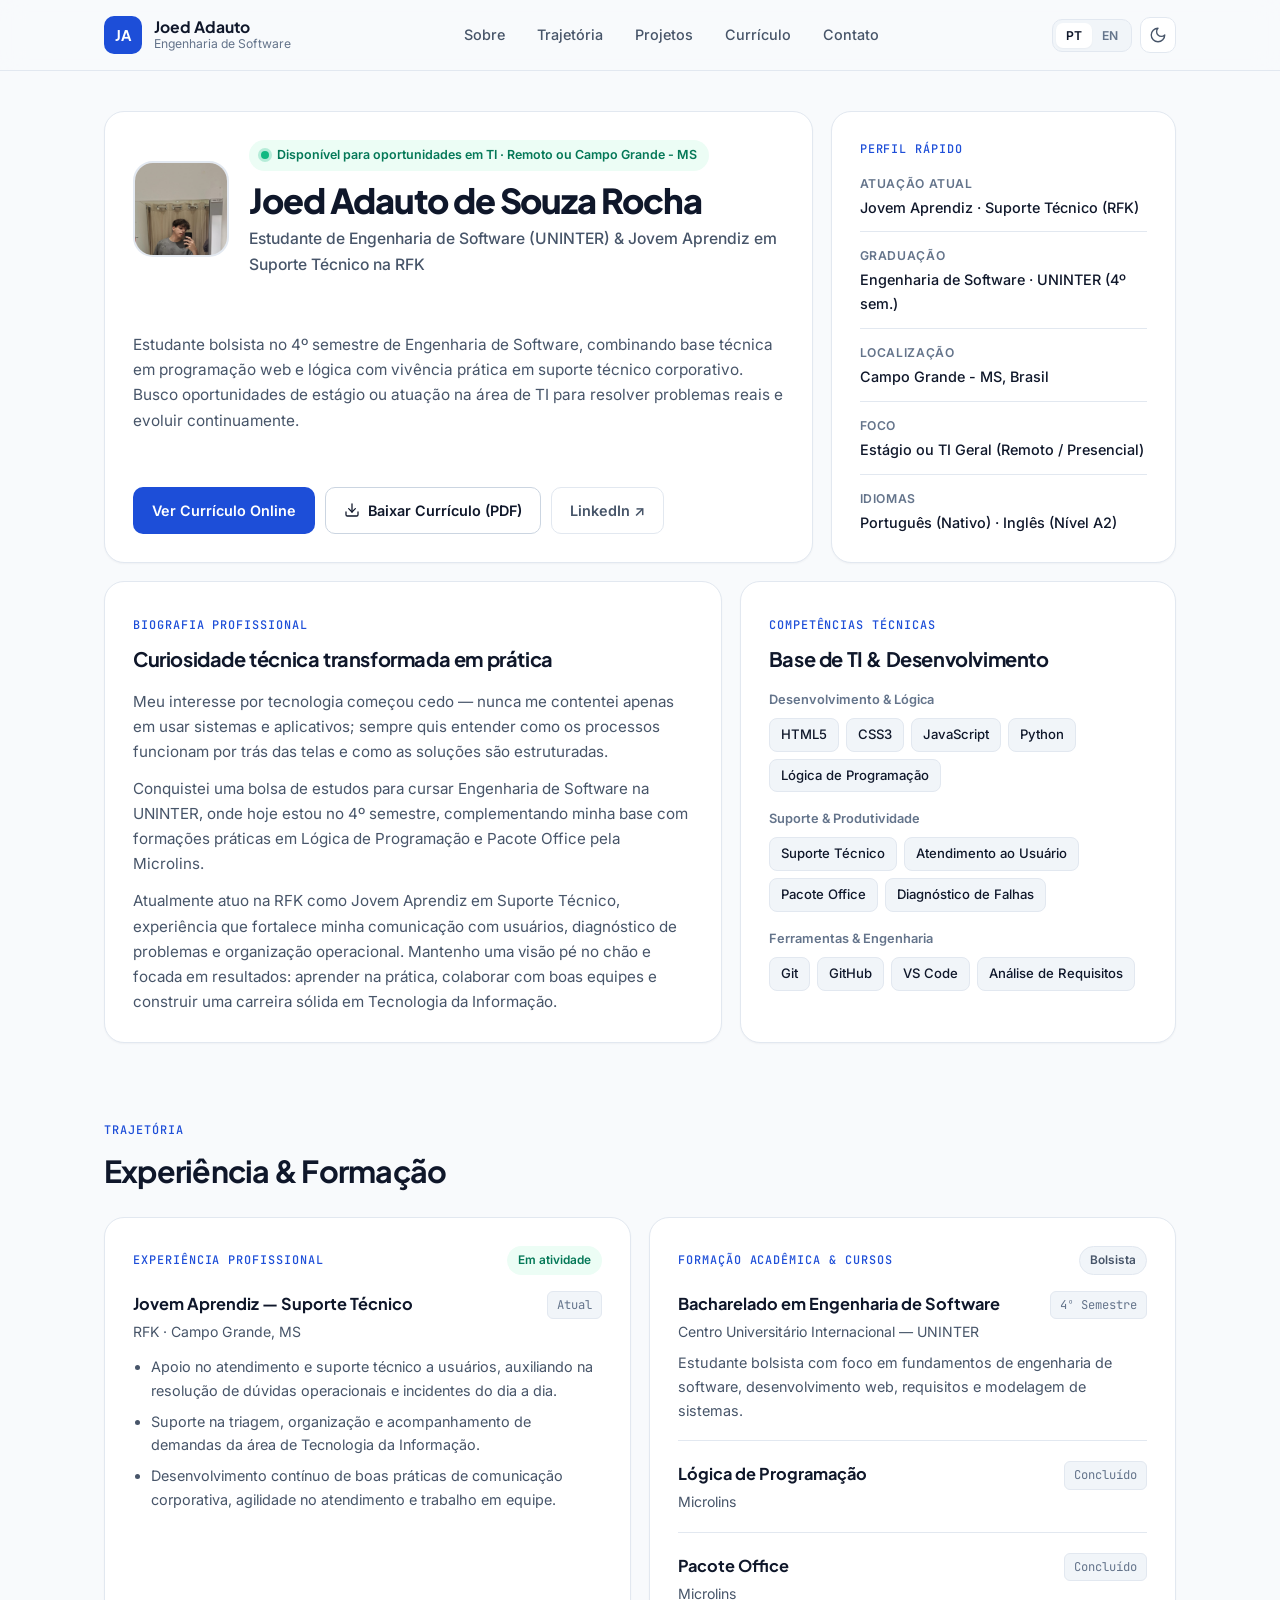
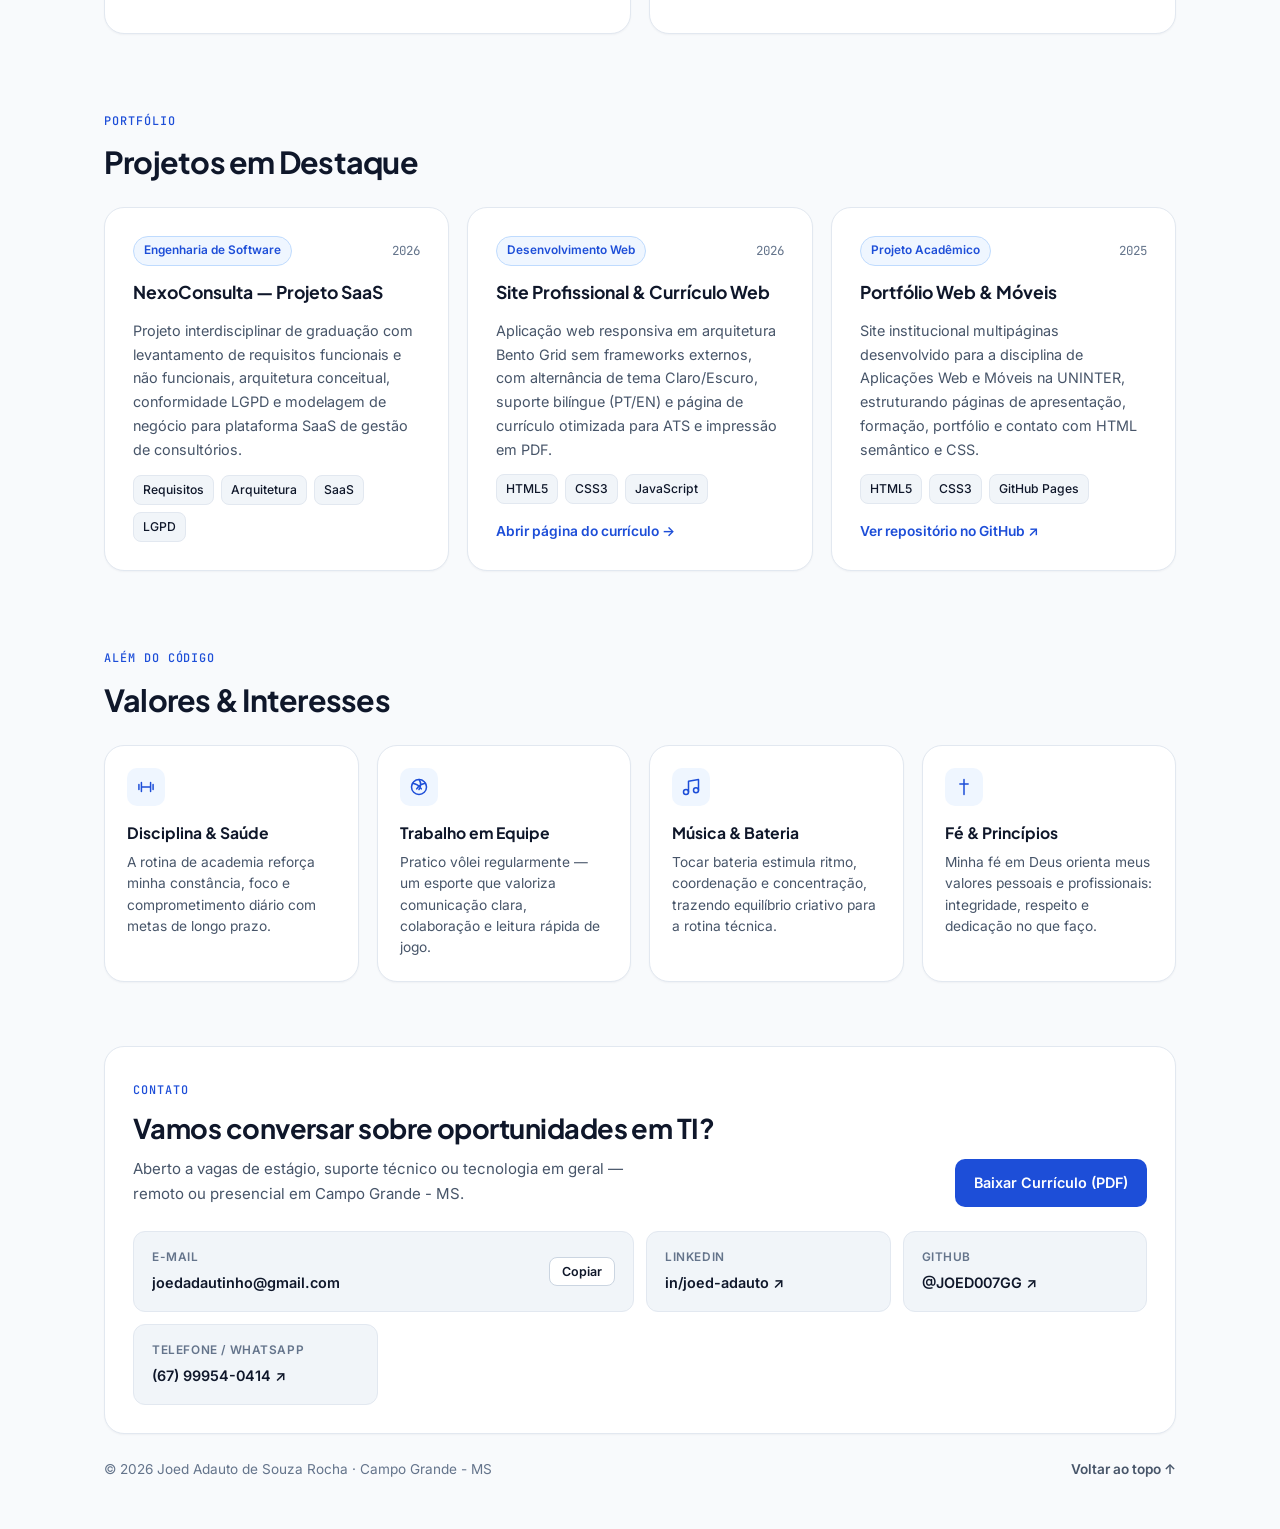
==== index.html @ 86858739 "Add files via upload" ====
<!DOCTYPE html>
<html lang="pt-BR" data-theme="light">
<head>
  <meta charset="UTF-8" />
  <meta name="viewport" content="width=device-width, initial-scale=1.0" />
  <meta
    name="description"
    content="Joed Adauto de Souza Rocha — Estudante de Engenharia de Software (UNINTER) e Jovem Aprendiz em Suporte Técnico na RFK. Portfólio profissional, trajetória, projetos e currículo em TI."
  />
  <meta property="og:type" content="website" />
  <meta property="og:url" content="https://joed007gg.github.io/" />
  <meta property="og:title" content="Joed Adauto — Engenharia de Software & TI" />
  <meta
    property="og:description"
    content="Estudante de Engenharia de Software na UNINTER (4º semestre) e Jovem Aprendiz em Suporte Técnico na RFK. Conheça minha trajetória, projetos e currículo."
  />
  <meta name="theme-color" content="#f8fafc" />
  <link
    rel="icon"
    type="image/svg+xml"
    href="data:image/svg+xml,%3Csvg xmlns='http://www.w3.org/2000/svg' viewBox='0 0 64 64'%3E%3Crect width='64' height='64' rx='16' fill='%231d4ed8'/%3E%3Ctext x='50%25' y='54%25' dominant-baseline='middle' text-anchor='middle' fill='%23ffffff' font-family='system-ui,sans-serif' font-size='26' font-weight='700'%3EJA%3C/text%3E%3C/svg%3E"
  />
  <title>Joed Adauto — Engenharia de Software &amp; TI</title>

  <!-- Google Fonts -->
  <link rel="preconnect" href="https://fonts.googleapis.com" />
  <link rel="preconnect" href="https://fonts.gstatic.com" crossorigin />
  <link
    href="https://fonts.googleapis.com/css2?family=Inter:wght@400;500;600&family=JetBrains+Mono:wght@400;500&family=Plus+Jakarta+Sans:wght@600;700;800&display=swap"
    rel="stylesheet"
  />

  <link rel="stylesheet" href="style.css" />
</head>
<body>
  <!-- Sticky Navigation -->
  <header class="site-header" id="inicio">
    <div class="container header-inner">
      <a href="#inicio" class="brand" aria-label="Início - Joed Adauto">
        <span class="brand-mark" aria-hidden="true">JA</span>
        <span class="brand-text">
          <span class="brand-name">Joed Adauto</span>
          <span class="brand-role" data-i18n="brand.role">Engenharia de Software</span>
        </span>
      </a>

      <nav class="main-nav" id="mainNav" aria-label="Navegação principal">
        <a href="#sobre" class="nav-link" data-i18n="nav.about">Sobre</a>
        <a href="#trajetoria" class="nav-link" data-i18n="nav.experience">Trajetória</a>
        <a href="#projetos" class="nav-link" data-i18n="nav.projects">Projetos</a>
        <a href="curriculo.html" class="nav-link" data-i18n="nav.resume">Currículo</a>
        <a href="#contato" class="nav-link" data-i18n="nav.contact">Contato</a>
      </nav>

      <div class="header-actions">
        <!-- Language Toggle PT / EN -->
        <div class="lang-toggle" role="group" aria-label="Alternar idioma" data-i18n-aria="lang.aria">
          <button type="button" class="lang-btn is-active" data-lang="pt" aria-pressed="true" title="Português (Brasil)">
            PT
          </button>
          <button type="button" class="lang-btn" data-lang="en" aria-pressed="false" title="English">
            EN
          </button>
        </div>

        <!-- Theme Toggle Light / Dark -->
        <button
          type="button"
          class="icon-btn"
          id="themeToggle"
          aria-label="Alternar tema claro e escuro"
          data-i18n-aria="theme.aria"
          title="Alternar tema"
        >
          <svg class="icon-sun" viewBox="0 0 24 24" fill="none" stroke="currentColor" stroke-width="1.8" stroke-linecap="round" stroke-linejoin="round" aria-hidden="true">
            <circle cx="12" cy="12" r="4" />
            <path d="M12 2v2M12 20v2M4.93 4.93l1.41 1.41M17.66 17.66l1.41 1.41M2 12h2M20 12h2M6.34 17.66l-1.41 1.41M19.07 4.93l-1.41 1.41" />
          </svg>
          <svg class="icon-moon" viewBox="0 0 24 24" fill="none" stroke="currentColor" stroke-width="1.8" stroke-linecap="round" stroke-linejoin="round" aria-hidden="true">
            <path d="M12 3a6 6 0 0 0 9 9 9 9 0 1 1-9-9Z" />
          </svg>
        </button>

        <!-- Mobile Menu Button -->
        <button
          type="button"
          class="menu-toggle"
          id="menuToggle"
          aria-expanded="false"
          aria-controls="mainNav"
          aria-label="Abrir menu"
          data-i18n-aria="nav.menuAria"
        >
          <span class="menu-line"></span>
          <span class="menu-line"></span>
          <span class="menu-line"></span>
        </button>
      </div>
    </div>
  </header>

  <main class="main-content">
    <!-- SECTION 1: HERO BENTO GRID -->
    <section class="section section--hero" id="sobre">
      <div class="container">
        <div class="bento-grid">
          <!-- Card 1: Profile & Main Presentation (8 cols) -->
          <article class="bento-card bento-card--hero span-8 reveal">
            <div class="hero-top">
              <div class="avatar-wrap">
                <img
                  src="assets/joed-perfil.jpeg"
                  alt="Foto profissional de Joed Adauto"
                  class="avatar-img"
                  width="112"
                  height="112"
                />
              </div>

              <div class="hero-heading">
                <div class="status-pill">
                  <span class="status-dot" aria-hidden="true"></span>
                  <span data-i18n="hero.status">Disponível para oportunidades em TI · Remoto ou Campo Grande - MS</span>
                </div>
                <h1 class="hero-name">Joed Adauto de Souza Rocha</h1>
                <p class="hero-headline" data-i18n="hero.headline">
                  Estudante de Engenharia de Software (UNINTER) &amp; Jovem Aprendiz em Suporte Técnico na RFK
                </p>
              </div>
            </div>

            <p class="hero-summary" data-i18n="hero.summary">
              Estudante bolsista no 4º semestre de Engenharia de Software, combinando base técnica em programação web e lógica com vivência prática em suporte técnico corporativo. Busco oportunidades de estágio ou atuação na área de TI para resolver problemas reais e evoluir continuamente.
            </p>

            <div class="hero-cta">
              <a href="curriculo.html" class="btn btn--primary" data-i18n="hero.ctaViewCv">
                Ver Currículo Online
              </a>
              <a
                href="assets/Curriculo_Joed_Adauto_TI.pdf"
                download="Curriculo_Joed_Adauto_TI.pdf"
                class="btn btn--secondary"
              >
                <svg viewBox="0 0 24 24" fill="none" stroke="currentColor" stroke-width="1.9" stroke-linecap="round" stroke-linejoin="round" aria-hidden="true">
                  <path d="M21 15v4a2 2 0 0 1-2 2H5a2 2 0 0 1-2-2v-4" />
                  <polyline points="7 10 12 15 17 10" />
                  <line x1="12" y1="15" x2="12" y2="3" />
                </svg>
                <span data-i18n="hero.ctaDownloadCv">Baixar Currículo (PDF)</span>
              </a>
              <a
                href="https://www.linkedin.com/in/joed-adauto-64238635b/"
                target="_blank"
                rel="noopener noreferrer"
                class="btn btn--ghost"
              >
                LinkedIn ↗
              </a>
            </div>
          </article>

          <!-- Card 2: Executive Snapshot (4 cols) -->
          <aside class="bento-card bento-card--snapshot span-4 reveal">
            <span class="card-eyebrow" data-i18n="snapshot.eyebrow">PERFIL RÁPIDO</span>
            <dl class="snapshot-list">
              <div class="snapshot-item">
                <dt data-i18n="snapshot.currentLabel">Atuação Atual</dt>
                <dd data-i18n="snapshot.currentValue">Jovem Aprendiz · Suporte Técnico (RFK)</dd>
              </div>
              <div class="snapshot-item">
                <dt data-i18n="snapshot.educationLabel">Graduação</dt>
                <dd data-i18n="snapshot.educationValue">Engenharia de Software · UNINTER (4º sem.)</dd>
              </div>
              <div class="snapshot-item">
                <dt data-i18n="snapshot.locationLabel">Localização</dt>
                <dd data-i18n="snapshot.locationValue">Campo Grande - MS, Brasil</dd>
              </div>
              <div class="snapshot-item">
                <dt data-i18n="snapshot.goalLabel">Foco</dt>
                <dd data-i18n="snapshot.goalValue">Estágio ou TI Geral (Remoto / Presencial)</dd>
              </div>
              <div class="snapshot-item">
                <dt data-i18n="snapshot.languagesLabel">Idiomas</dt>
                <dd data-i18n="snapshot.languagesValue">Português (Nativo) · Inglês (Nível A2)</dd>
              </div>
            </dl>
          </aside>

          <!-- Card 3: Biography / About (7 cols) -->
          <article class="bento-card span-7 reveal">
            <span class="card-eyebrow" data-i18n="about.eyebrow">BIOGRAFIA PROFISSIONAL</span>
            <h2 class="card-heading" data-i18n="about.title">Curiosidade técnica transformada em prática</h2>
            <div class="prose">
              <p data-i18n="about.p1">
                Meu interesse por tecnologia começou cedo — nunca me contentei apenas em usar sistemas e aplicativos; sempre quis entender como os processos funcionam por trás das telas e como as soluções são estruturadas.
              </p>
              <p data-i18n="about.p2">
                Conquistei uma bolsa de estudos para cursar Engenharia de Software na UNINTER, onde hoje estou no 4º semestre, complementando minha base com formações práticas em Lógica de Programação e Pacote Office pela Microlins.
              </p>
              <p data-i18n="about.p3">
                Atualmente atuo na RFK como Jovem Aprendiz em Suporte Técnico, experiência que fortalece minha comunicação com usuários, diagnóstico de problemas e organização operacional. Mantenho uma visão pé no chão e focada em resultados: aprender na prática, colaborar com boas equipes e construir uma carreira sólida em Tecnologia da Informação.
              </p>
            </div>
          </article>

          <!-- Card 4: Technical Competencies (5 cols) -->
          <article class="bento-card span-5 reveal">
            <span class="card-eyebrow" data-i18n="skills.eyebrow">COMPETÊNCIAS TÉCNICAS</span>
            <h2 class="card-heading" data-i18n="skills.title">Base de TI &amp; Desenvolvimento</h2>

            <div class="skill-groups">
              <div class="skill-group">
                <h3 class="skill-group-title" data-i18n="skills.devTitle">Desenvolvimento &amp; Lógica</h3>
                <div class="pill-list">
                  <span class="pill">HTML5</span>
                  <span class="pill">CSS3</span>
                  <span class="pill">JavaScript</span>
                  <span class="pill">Python</span>
                  <span class="pill" data-i18n="skills.logic">Lógica de Programação</span>
                </div>
              </div>

              <div class="skill-group">
                <h3 class="skill-group-title" data-i18n="skills.supportTitle">Suporte &amp; Produtividade</h3>
                <div class="pill-list">
                  <span class="pill" data-i18n="skills.support">Suporte Técnico</span>
                  <span class="pill" data-i18n="skills.userHelp">Atendimento ao Usuário</span>
                  <span class="pill" data-i18n="skills.office">Pacote Office</span>
                  <span class="pill" data-i18n="skills.troubleshooting">Diagnóstico de Falhas</span>
                </div>
              </div>

              <div class="skill-group">
                <h3 class="skill-group-title" data-i18n="skills.toolsTitle">Ferramentas &amp; Engenharia</h3>
                <div class="pill-list">
                  <span class="pill">Git</span>
                  <span class="pill">GitHub</span>
                  <span class="pill">VS Code</span>
                  <span class="pill" data-i18n="skills.requirements">Análise de Requisitos</span>
                </div>
              </div>
            </div>
          </article>
        </div>
      </div>
    </section>

    <!-- SECTION 2: EXPERIENCE & EDUCATION -->
    <section class="section" id="trajetoria">
      <div class="container">
        <div class="section-header reveal">
          <span class="section-eyebrow" data-i18n="exp.eyebrow">TRAJETÓRIA</span>
          <h2 class="section-title" data-i18n="exp.title">Experiência &amp; Formação</h2>
        </div>

        <div class="bento-grid">
          <!-- Experience Card (6 cols) -->
          <article class="bento-card span-6 reveal">
            <div class="card-header-row">
              <span class="card-eyebrow" data-i18n="exp.workEyebrow">EXPERIÊNCIA PROFISSIONAL</span>
              <span class="badge badge--accent" data-i18n="exp.currentBadge">Em atividade</span>
            </div>

            <div class="timeline">
              <div class="timeline-item">
                <div class="timeline-top">
                  <div>
                    <h3 class="timeline-role" data-i18n="exp.rfkRole">Jovem Aprendiz — Suporte Técnico</h3>
                    <p class="timeline-org">RFK · Campo Grande, MS</p>
                  </div>
                  <span class="timeline-date" data-i18n="exp.rfkDate">Atual</span>
                </div>
                <ul class="timeline-bullets">
                  <li data-i18n="exp.rfkB1">
                    Apoio no atendimento e suporte técnico a usuários, auxiliando na resolução de dúvidas operacionais e incidentes do dia a dia.
                  </li>
                  <li data-i18n="exp.rfkB2">
                    Suporte na triagem, organização e acompanhamento de demandas da área de Tecnologia da Informação.
                  </li>
                  <li data-i18n="exp.rfkB3">
                    Desenvolvimento contínuo de boas práticas de comunicação corporativa, agilidade no atendimento e trabalho em equipe.
                  </li>
                </ul>
              </div>
            </div>
          </article>

          <!-- Education & Courses Card (6 cols) -->
          <article class="bento-card span-6 reveal">
            <div class="card-header-row">
              <span class="card-eyebrow" data-i18n="edu.eyebrow">FORMAÇÃO ACADÊMICA &amp; CURSOS</span>
              <span class="badge" data-i18n="edu.scholarshipBadge">Bolsista</span>
            </div>

            <div class="timeline">
              <div class="timeline-item">
                <div class="timeline-top">
                  <div>
                    <h3 class="timeline-role" data-i18n="edu.uninterDegree">Bacharelado em Engenharia de Software</h3>
                    <p class="timeline-org">Centro Universitário Internacional — UNINTER</p>
                  </div>
                  <span class="timeline-date" data-i18n="edu.uninterDate">4º Semestre</span>
                </div>
                <p class="timeline-desc" data-i18n="edu.uninterDesc">
                  Estudante bolsista com foco em fundamentos de engenharia de software, desenvolvimento web, requisitos e modelagem de sistemas.
                </p>
              </div>

              <div class="timeline-item">
                <div class="timeline-top">
                  <div>
                    <h3 class="timeline-role" data-i18n="edu.logicCourse">Lógica de Programação</h3>
                    <p class="timeline-org">Microlins</p>
                  </div>
                  <span class="timeline-date" data-i18n="edu.completed">Concluído</span>
                </div>
              </div>

              <div class="timeline-item">
                <div class="timeline-top">
                  <div>
                    <h3 class="timeline-role" data-i18n="edu.officeCourse">Pacote Office</h3>
                    <p class="timeline-org">Microlins</p>
                  </div>
                  <span class="timeline-date" data-i18n="edu.completed2">Concluído</span>
                </div>
              </div>
            </div>
          </article>
        </div>
      </div>
    </section>

    <!-- SECTION 3: PROJECTS -->
    <section class="section" id="projetos">
      <div class="container">
        <div class="section-header reveal">
          <span class="section-eyebrow" data-i18n="projects.eyebrow">PORTFÓLIO</span>
          <h2 class="section-title" data-i18n="projects.title">Projetos em Destaque</h2>
        </div>

        <div class="bento-grid">
          <!-- Project 1 -->
          <article class="bento-card bento-card--project span-4 reveal">
            <div class="project-top">
              <span class="badge badge--subtle" data-i18n="projects.p1Tag">Engenharia de Software</span>
              <span class="project-year">2026</span>
            </div>
            <h3 class="project-title">NexoConsulta — Projeto SaaS</h3>
            <p class="project-desc" data-i18n="projects.p1Desc">
              Projeto interdisciplinar de graduação com levantamento de requisitos funcionais e não funcionais, arquitetura conceitual, conformidade LGPD e modelagem de negócio para plataforma SaaS de gestão de consultórios.
            </p>
            <div class="pill-list">
              <span class="pill pill--sm" data-i18n="projects.p1Tech1">Requisitos</span>
              <span class="pill pill--sm" data-i18n="projects.p1Tech2">Arquitetura</span>
              <span class="pill pill--sm">SaaS</span>
              <span class="pill pill--sm">LGPD</span>
            </div>
          </article>

          <!-- Project 2 -->
          <article class="bento-card bento-card--project span-4 reveal">
            <div class="project-top">
              <span class="badge badge--subtle" data-i18n="projects.p2Tag">Desenvolvimento Web</span>
              <span class="project-year">2026</span>
            </div>
            <h3 class="project-title" data-i18n="projects.p2Title">Site Profissional &amp; Currículo Web</h3>
            <p class="project-desc" data-i18n="projects.p2Desc">
              Aplicação web responsiva em arquitetura Bento Grid sem frameworks externos, com alternância de tema Claro/Escuro, suporte bilíngue (PT/EN) e página de currículo otimizada para ATS e impressão em PDF.
            </p>
            <div class="pill-list">
              <span class="pill pill--sm">HTML5</span>
              <span class="pill pill--sm">CSS3</span>
              <span class="pill pill--sm">JavaScript</span>
            </div>
            <a href="curriculo.html" class="project-link" data-i18n="projects.p2Link">
              Abrir página do currículo →
            </a>
          </article>

          <!-- Project 3 -->
          <article class="bento-card bento-card--project span-4 reveal">
            <div class="project-top">
              <span class="badge badge--subtle" data-i18n="projects.p3Tag">Projeto Acadêmico</span>
              <span class="project-year">2025</span>
            </div>
            <h3 class="project-title" data-i18n="projects.p3Title">Portfólio Web &amp; Móveis</h3>
            <p class="project-desc" data-i18n="projects.p3Desc">
              Site institucional multipáginas desenvolvido para a disciplina de Aplicações Web e Móveis na UNINTER, estruturando páginas de apresentação, formação, portfólio e contato com HTML semântico e CSS.
            </p>
            <div class="pill-list">
              <span class="pill pill--sm">HTML5</span>
              <span class="pill pill--sm">CSS3</span>
              <span class="pill pill--sm">GitHub Pages</span>
            </div>
            <a
              href="https://github.com/JOED007GG/aplicacoes-web-e-moveis"
              target="_blank"
              rel="noopener noreferrer"
              class="project-link"
              data-i18n="projects.p3Link"
            >
              Ver repositório no GitHub ↗
            </a>
          </article>
        </div>
      </div>
    </section>

    <!-- SECTION 4: SUBTLE PERSONAL VALUES & INTERESTS -->
    <section class="section" id="interesses">
      <div class="container">
        <div class="section-header reveal">
          <span class="section-eyebrow" data-i18n="values.eyebrow">ALÉM DO CÓDIGO</span>
          <h2 class="section-title" data-i18n="values.title">Valores &amp; Interesses</h2>
        </div>

        <div class="bento-grid">
          <article class="bento-card bento-card--mini span-3 reveal">
            <div class="mini-icon" aria-hidden="true">
              <svg viewBox="0 0 24 24" fill="none" stroke="currentColor" stroke-width="1.8" stroke-linecap="round" stroke-linejoin="round">
                <path d="M6.5 6.5v11M17.5 6.5v11M3.5 9v6M20.5 9v6M6.5 12h11" />
              </svg>
            </div>
            <h3 class="mini-title" data-i18n="values.v1Title">Disciplina &amp; Saúde</h3>
            <p class="mini-desc" data-i18n="values.v1Desc">
              A rotina de academia reforça minha constância, foco e comprometimento diário com metas de longo prazo.
            </p>
          </article>

          <article class="bento-card bento-card--mini span-3 reveal">
            <div class="mini-icon" aria-hidden="true">
              <svg viewBox="0 0 24 24" fill="none" stroke="currentColor" stroke-width="1.8" stroke-linecap="round" stroke-linejoin="round">
                <circle cx="12" cy="12" r="9" />
                <path d="M12 3c2.5 3.5 2.5 8 0 12M4.2 7.5c4.2.8 8.2 3 10.6 6.8M19.8 7.5c-4.2.8-8.2 3-10.6 6.8" />
              </svg>
            </div>
            <h3 class="mini-title" data-i18n="values.v2Title">Trabalho em Equipe</h3>
            <p class="mini-desc" data-i18n="values.v2Desc">
              Pratico vôlei regularmente — um esporte que valoriza comunicação clara, colaboração e leitura rápida de jogo.
            </p>
          </article>

          <article class="bento-card bento-card--mini span-3 reveal">
            <div class="mini-icon" aria-hidden="true">
              <svg viewBox="0 0 24 24" fill="none" stroke="currentColor" stroke-width="1.8" stroke-linecap="round" stroke-linejoin="round">
                <path d="M9 18V5l12-2v13" />
                <circle cx="6" cy="18" r="3" />
                <circle cx="18" cy="16" r="3" />
              </svg>
            </div>
            <h3 class="mini-title" data-i18n="values.v3Title">Música &amp; Bateria</h3>
            <p class="mini-desc" data-i18n="values.v3Desc">
              Tocar bateria estimula ritmo, coordenação e concentração, trazendo equilíbrio criativo para a rotina técnica.
            </p>
          </article>

          <article class="bento-card bento-card--mini span-3 reveal">
            <div class="mini-icon" aria-hidden="true">
              <svg viewBox="0 0 24 24" fill="none" stroke="currentColor" stroke-width="1.8" stroke-linecap="round" stroke-linejoin="round">
                <path d="M12 3v18M7 8.5h10" />
              </svg>
            </div>
            <h3 class="mini-title" data-i18n="values.v4Title">Fé &amp; Princípios</h3>
            <p class="mini-desc" data-i18n="values.v4Desc">
              Minha fé em Deus orienta meus valores pessoais e profissionais: integridade, respeito e dedicação no que faço.
            </p>
          </article>
        </div>
      </div>
    </section>
  </main>

  <!-- FOOTER & CONTACT BENTO -->
  <footer class="site-footer" id="contato">
    <div class="container">
      <div class="bento-card bento-card--contact reveal">
        <div class="contact-header">
          <div>
            <span class="card-eyebrow" data-i18n="contact.eyebrow">CONTATO</span>
            <h2 class="contact-title" data-i18n="contact.title">Vamos conversar sobre oportunidades em TI?</h2>
            <p class="contact-subtitle" data-i18n="contact.subtitle">
              Aberto a vagas de estágio, suporte técnico ou tecnologia em geral — remoto ou presencial em Campo Grande - MS.
            </p>
          </div>
          <a
            href="assets/Curriculo_Joed_Adauto_TI.pdf"
            download="Curriculo_Joed_Adauto_TI.pdf"
            class="btn btn--primary"
            data-i18n="contact.cvCta"
          >
            Baixar Currículo (PDF)
          </a>
        </div>

        <div class="contact-grid">
          <!-- Email -->
          <div class="contact-tile contact-tile--email">
            <a href="mailto:joedadautinho@gmail.com" class="contact-link">
              <span class="contact-label">E-mail</span>
              <span class="contact-value">joedadautinho@gmail.com</span>
            </a>
            <button
              type="button"
              class="copy-btn"
              id="copyEmailBtn"
              data-email="joedadautinho@gmail.com"
              data-i18n="contact.copy"
              aria-label="Copiar e-mail"
            >
              Copiar
            </button>
          </div>

          <!-- LinkedIn -->
          <a
            href="https://www.linkedin.com/in/joed-adauto-64238635b/"
            target="_blank"
            rel="noopener noreferrer"
            class="contact-tile"
          >
            <span class="contact-label">LinkedIn</span>
            <span class="contact-value">in/joed-adauto ↗</span>
          </a>

          <!-- GitHub -->
          <a
            href="https://github.com/JOED007GG"
            target="_blank"
            rel="noopener noreferrer"
            class="contact-tile"
          >
            <span class="contact-label">GitHub</span>
            <span class="contact-value">@JOED007GG ↗</span>
          </a>

          <!-- WhatsApp / Phone -->
          <a
            href="https://wa.me/5567999540414"
            target="_blank"
            rel="noopener noreferrer"
            class="contact-tile"
          >
            <span class="contact-label" data-i18n="contact.phoneLabel">Telefone / WhatsApp</span>
            <span class="contact-value">(67) 99954-0414 ↗</span>
          </a>
        </div>
      </div>

      <div class="footer-bottom">
        <p class="copyright" data-i18n="footer.copy">
          © 2026 Joed Adauto de Souza Rocha · Campo Grande - MS
        </p>
        <a href="#inicio" class="back-to-top" data-i18n="footer.top">Voltar ao topo ↑</a>
      </div>
    </div>
  </footer>

  <script src="script.js"></script>
</body>
</html>
---- style.css ----
/* ==========================================================================
   Joed Adauto — Professional Bento Grid Portfolio & Jake's Resume
   Clean Light / Dark Design System (Zero External Frameworks)
   ========================================================================== */

:root {
  --bg: #f8fafc;
  --bg-subtle: #f1f5f9;
  --surface: #ffffff;
  --surface-hover: #ffffff;
  --border: #e2e8f0;
  --border-strong: #cbd5e1;

  --text: #0f172a;
  --text-secondary: #475569;
  --text-muted: #64748b;

  --accent: #1d4ed8;
  --accent-hover: #1e40af;
  --accent-soft: #eff6ff;
  --accent-border: #bfdbfe;

  --success: #10b981;
  --success-soft: #ecfdf5;
  --success-text: #047857;

  --shadow-sm: 0 1px 2px rgba(15, 23, 42, 0.04);
  --shadow-md: 0 8px 24px -8px rgba(15, 23, 42, 0.08);
  --radius-lg: 20px;
  --radius-md: 12px;
  --radius-sm: 8px;

  --font-display: 'Plus Jakarta Sans', -apple-system, BlinkMacSystemFont, sans-serif;
  --font-sans: 'Inter', -apple-system, BlinkMacSystemFont, 'Segoe UI', sans-serif;
  --font-mono: 'JetBrains Mono', ui-monospace, SFMono-Regular, monospace;
}

[data-theme="dark"] {
  --bg: #0b1120;
  --bg-subtle: #111827;
  --surface: #111827;
  --surface-hover: #161f33;
  --border: #1e293b;
  --border-strong: #334155;

  --text: #f8fafc;
  --text-secondary: #cbd5e1;
  --text-muted: #94a3b8;

  --accent: #3b82f6;
  --accent-hover: #60a5fa;
  --accent-soft: rgba(59, 130, 246, 0.14);
  --accent-border: rgba(59, 130, 246, 0.3);

  --success: #34d399;
  --success-soft: rgba(16, 185, 129, 0.14);
  --success-text: #6ee7b7;

  --shadow-sm: 0 1px 2px rgba(0, 0, 0, 0.25);
  --shadow-md: 0 14px 32px -12px rgba(0, 0, 0, 0.45);
}

/* Base Reset */
*,
*::before,
*::after {
  box-sizing: border-box;
  margin: 0;
  padding: 0;
}

html {
  scroll-behavior: smooth;
  -webkit-font-smoothing: antialiased;
}

body {
  background-color: var(--bg);
  color: var(--text);
  font-family: var(--font-sans);
  font-size: 16px;
  line-height: 1.65;
  transition: background-color 0.2s ease, color 0.2s ease;
}

img {
  display: block;
  max-width: 100%;
}

a {
  color: inherit;
  text-decoration: none;
}

button {
  font-family: inherit;
  cursor: pointer;
}

.container {
  width: 100%;
  max-width: 1120px;
  margin: 0 auto;
  padding: 0 24px;
}

/* ==========================================================================
   Header & Navigation
   ========================================================================== */
.site-header {
  position: sticky;
  top: 0;
  z-index: 50;
  background: color-mix(in srgb, var(--bg) 86%, transparent);
  backdrop-filter: blur(12px);
  -webkit-backdrop-filter: blur(12px);
  border-bottom: 1px solid var(--border);
}

.header-inner {
  height: 70px;
  display: flex;
  align-items: center;
  justify-content: space-between;
  gap: 20px;
}

.brand {
  display: inline-flex;
  align-items: center;
  gap: 12px;
}

.brand-mark {
  width: 38px;
  height: 38px;
  border-radius: 10px;
  background: var(--accent);
  color: #ffffff;
  font-family: var(--font-display);
  font-size: 0.92rem;
  font-weight: 700;
  display: grid;
  place-items: center;
  letter-spacing: -0.02em;
}

.brand-text {
  display: flex;
  flex-direction: column;
  line-height: 1.2;
}

.brand-name {
  font-family: var(--font-display);
  font-weight: 700;
  font-size: 0.98rem;
  color: var(--text);
}

.brand-role {
  font-size: 0.76rem;
  color: var(--text-muted);
}

.main-nav {
  display: flex;
  align-items: center;
  gap: 6px;
}

.nav-link {
  padding: 8px 13px;
  border-radius: var(--radius-sm);
  font-size: 0.9rem;
  font-weight: 500;
  color: var(--text-secondary);
  transition: color 0.15s ease, background-color 0.15s ease;
}

.nav-link:hover,
.nav-link:focus-visible {
  color: var(--text);
  background: var(--bg-subtle);
}

.header-actions {
  display: flex;
  align-items: center;
  gap: 8px;
}

/* Language Toggle */
.lang-toggle {
  display: inline-flex;
  padding: 3px;
  border-radius: 10px;
  background: var(--bg-subtle);
  border: 1px solid var(--border);
}

.lang-btn {
  border: none;
  background: transparent;
  color: var(--text-muted);
  font-size: 0.76rem;
  font-weight: 600;
  padding: 5px 10px;
  border-radius: 7px;
  transition: all 0.15s ease;
}

.lang-btn.is-active {
  background: var(--surface);
  color: var(--text);
  box-shadow: var(--shadow-sm);
}

/* Icon Button (Theme Toggle) */
.icon-btn {
  width: 36px;
  height: 36px;
  border-radius: 10px;
  border: 1px solid var(--border);
  background: var(--surface);
  color: var(--text-secondary);
  display: grid;
  place-items: center;
  transition: border-color 0.15s ease, color 0.15s ease;
}

.icon-btn:hover {
  border-color: var(--border-strong);
  color: var(--text);
}

.icon-btn svg {
  width: 18px;
  height: 18px;
}

[data-theme="light"] .icon-sun {
  display: none;
}

[data-theme="dark"] .icon-moon {
  display: none;
}

/* Mobile Menu Button */
.menu-toggle {
  display: none;
  width: 36px;
  height: 36px;
  border-radius: 10px;
  border: 1px solid var(--border);
  background: var(--surface);
  align-items: center;
  justify-content: center;
  flex-direction: column;
  gap: 4px;
}

.menu-line {
  width: 16px;
  height: 1.8px;
  background: var(--text);
  border-radius: 2px;
  transition: transform 0.2s ease, opacity 0.2s ease;
}

/* ==========================================================================
   Buttons & Badges
   ========================================================================== */
.btn {
  display: inline-flex;
  align-items: center;
  justify-content: center;
  gap: 8px;
  padding: 11px 18px;
  border-radius: 10px;
  font-size: 0.9rem;
  font-weight: 600;
  border: 1px solid transparent;
  transition: all 0.16s ease;
  white-space: nowrap;
}

.btn svg {
  width: 16px;
  height: 16px;
}

.btn--sm {
  padding: 7px 13px;
  font-size: 0.84rem;
}

.btn--primary {
  background: var(--accent);
  color: #ffffff;
}

.btn--primary:hover {
  background: var(--accent-hover);
  transform: translateY(-1px);
}

.btn--secondary {
  background: var(--surface);
  color: var(--text);
  border-color: var(--border-strong);
}

.btn--secondary:hover {
  background: var(--bg-subtle);
  transform: translateY(-1px);
}

.btn--ghost {
  background: transparent;
  color: var(--text-secondary);
  border-color: var(--border);
}

.btn--ghost:hover {
  color: var(--text);
  background: var(--bg-subtle);
}

.badge {
  display: inline-flex;
  align-items: center;
  font-size: 0.74rem;
  font-weight: 600;
  padding: 4px 10px;
  border-radius: 999px;
  background: var(--bg-subtle);
  color: var(--text-secondary);
  border: 1px solid var(--border);
}

.badge--accent {
  background: var(--success-soft);
  color: var(--success-text);
  border-color: transparent;
}

.badge--subtle {
  background: var(--accent-soft);
  color: var(--accent);
  border-color: var(--accent-border);
}

/* ==========================================================================
   Sections & Bento Grid System
   ========================================================================== */
.section {
  padding: 36px 0;
}

.section--hero {
  padding-top: 40px;
}

.section-header {
  margin-bottom: 20px;
}

.section-eyebrow,
.card-eyebrow {
  display: inline-block;
  font-family: var(--font-mono);
  font-size: 0.74rem;
  font-weight: 500;
  letter-spacing: 0.08em;
  text-transform: uppercase;
  color: var(--accent);
  margin-bottom: 6px;
}

.section-title {
  font-family: var(--font-display);
  font-size: clamp(1.5rem, 2.6vw, 1.9rem);
  font-weight: 700;
  letter-spacing: -0.025em;
  color: var(--text);
}

.bento-grid {
  display: grid;
  grid-template-columns: repeat(12, minmax(0, 1fr));
  gap: 18px;
}

.span-12 { grid-column: span 12; }
.span-8  { grid-column: span 8; }
.span-7  { grid-column: span 7; }
.span-6  { grid-column: span 6; }
.span-5  { grid-column: span 5; }
.span-4  { grid-column: span 4; }
.span-3  { grid-column: span 3; }

.bento-card {
  background: var(--surface);
  border: 1px solid var(--border);
  border-radius: var(--radius-lg);
  padding: 28px;
  box-shadow: var(--shadow-sm);
  transition: border-color 0.2s ease, box-shadow 0.2s ease, transform 0.2s ease;
}

.bento-card:hover {
  border-color: var(--border-strong);
  box-shadow: var(--shadow-md);
}

/* ==========================================================================
   Hero & Snapshot Cards
   ========================================================================== */
.bento-card--hero {
  display: flex;
  flex-direction: column;
  justify-content: space-between;
  gap: 20px;
}

.hero-top {
  display: flex;
  align-items: center;
  gap: 20px;
}

.avatar-wrap {
  flex-shrink: 0;
  width: 96px;
  height: 96px;
  border-radius: 20px;
  overflow: hidden;
  border: 2px solid var(--border);
  background: var(--bg-subtle);
}

.avatar-img {
  width: 100%;
  height: 100%;
  object-fit: cover;
  object-position: center top;
}

.status-pill {
  display: inline-flex;
  align-items: center;
  gap: 8px;
  padding: 5px 12px;
  border-radius: 999px;
  background: var(--success-soft);
  color: var(--success-text);
  font-size: 0.78rem;
  font-weight: 600;
  margin-bottom: 10px;
}

.status-dot {
  width: 8px;
  height: 8px;
  border-radius: 50%;
  background: var(--success);
  box-shadow: 0 0 0 3px color-mix(in srgb, var(--success) 25%, transparent);
}

.hero-name {
  font-family: var(--font-display);
  font-size: clamp(1.55rem, 2.8vw, 2.15rem);
  font-weight: 800;
  letter-spacing: -0.03em;
  line-height: 1.15;
  color: var(--text);
}

.hero-headline {
  margin-top: 6px;
  font-size: 0.98rem;
  font-weight: 500;
  color: var(--text-secondary);
}

.hero-summary {
  color: var(--text-secondary);
  font-size: 0.96rem;
  max-width: 66ch;
}

.hero-cta {
  display: flex;
  flex-wrap: wrap;
  gap: 10px;
}

/* Snapshot Card */
.bento-card--snapshot {
  display: flex;
  flex-direction: column;
}

.snapshot-list {
  margin-top: 8px;
  display: flex;
  flex-direction: column;
  gap: 14px;
}

.snapshot-item {
  padding-bottom: 12px;
  border-bottom: 1px solid var(--border);
}

.snapshot-item:last-child {
  padding-bottom: 0;
  border-bottom: none;
}

.snapshot-item dt {
  font-size: 0.76rem;
  font-weight: 600;
  text-transform: uppercase;
  letter-spacing: 0.05em;
  color: var(--text-muted);
  margin-bottom: 2px;
}

.snapshot-item dd {
  font-size: 0.9rem;
  font-weight: 500;
  color: var(--text);
}

/* ==========================================================================
   About & Skills Cards
   ========================================================================== */
.card-heading {
  font-family: var(--font-display);
  font-size: 1.25rem;
  font-weight: 700;
  letter-spacing: -0.02em;
  margin-bottom: 14px;
  color: var(--text);
}

.prose {
  display: flex;
  flex-direction: column;
  gap: 12px;
  color: var(--text-secondary);
  font-size: 0.95rem;
}

.skill-groups {
  display: flex;
  flex-direction: column;
  gap: 16px;
}

.skill-group-title {
  font-size: 0.8rem;
  font-weight: 600;
  color: var(--text-muted);
  margin-bottom: 8px;
}

.pill-list {
  display: flex;
  flex-wrap: wrap;
  gap: 7px;
}

.pill {
  display: inline-flex;
  align-items: center;
  padding: 5px 11px;
  border-radius: 8px;
  font-size: 0.82rem;
  font-weight: 500;
  background: var(--bg-subtle);
  color: var(--text);
  border: 1px solid var(--border);
}

.pill--sm {
  font-size: 0.76rem;
  padding: 4px 9px;
}

/* ==========================================================================
   Timeline (Experience & Education)
   ========================================================================== */
.card-header-row {
  display: flex;
  align-items: center;
  justify-content: space-between;
  gap: 12px;
  margin-bottom: 16px;
}

.card-header-row .card-eyebrow {
  margin-bottom: 0;
}

.timeline {
  display: flex;
  flex-direction: column;
  gap: 20px;
}

.timeline-item {
  padding-bottom: 18px;
  border-bottom: 1px solid var(--border);
}

.timeline-item:last-child {
  padding-bottom: 0;
  border-bottom: none;
}

.timeline-top {
  display: flex;
  align-items: flex-start;
  justify-content: space-between;
  gap: 12px;
}

.timeline-role {
  font-family: var(--font-display);
  font-size: 1.02rem;
  font-weight: 700;
  color: var(--text);
}

.timeline-org {
  font-size: 0.88rem;
  color: var(--text-secondary);
  margin-top: 2px;
}

.timeline-date {
  flex-shrink: 0;
  font-family: var(--font-mono);
  font-size: 0.76rem;
  color: var(--text-muted);
  background: var(--bg-subtle);
  padding: 3px 9px;
  border-radius: 6px;
  border: 1px solid var(--border);
}

.timeline-desc {
  margin-top: 8px;
  font-size: 0.9rem;
  color: var(--text-secondary);
}

.timeline-bullets {
  margin-top: 12px;
  padding-left: 18px;
  display: flex;
  flex-direction: column;
  gap: 7px;
  color: var(--text-secondary);
  font-size: 0.9rem;
}

/* ==========================================================================
   Projects Cards
   ========================================================================== */
.bento-card--project {
  display: flex;
  flex-direction: column;
  gap: 12px;
}

.project-top {
  display: flex;
  align-items: center;
  justify-content: space-between;
  gap: 8px;
}

.project-year {
  font-family: var(--font-mono);
  font-size: 0.78rem;
  color: var(--text-muted);
}

.project-title {
  font-family: var(--font-display);
  font-size: 1.1rem;
  font-weight: 700;
  color: var(--text);
}

.project-desc {
  font-size: 0.9rem;
  color: var(--text-secondary);
  flex: 1;
}

.project-link {
  margin-top: 4px;
  font-size: 0.86rem;
  font-weight: 600;
  color: var(--accent);
  display: inline-flex;
  align-items: center;
  gap: 4px;
}

.project-link:hover {
  text-decoration: underline;
}

/* ==========================================================================
   Mini Cards (Values & Interests)
   ========================================================================== */
.bento-card--mini {
  padding: 22px;
}

.mini-icon {
  width: 38px;
  height: 38px;
  border-radius: 10px;
  background: var(--accent-soft);
  color: var(--accent);
  display: grid;
  place-items: center;
  margin-bottom: 14px;
}

.mini-icon svg {
  width: 20px;
  height: 20px;
}

.mini-title {
  font-family: var(--font-display);
  font-size: 0.98rem;
  font-weight: 700;
  margin-bottom: 6px;
}

.mini-desc {
  font-size: 0.86rem;
  color: var(--text-secondary);
  line-height: 1.55;
}

/* ==========================================================================
   Footer & Contact Bento
   ========================================================================== */
.site-footer {
  padding: 28px 0 48px;
}

.bento-card--contact {
  display: flex;
  flex-direction: column;
  gap: 24px;
}

.contact-header {
  display: flex;
  align-items: flex-end;
  justify-content: space-between;
  gap: 20px;
  flex-wrap: wrap;
}

.contact-title {
  font-family: var(--font-display);
  font-size: clamp(1.35rem, 2.4vw, 1.7rem);
  font-weight: 700;
  letter-spacing: -0.02em;
}

.contact-subtitle {
  margin-top: 6px;
  color: var(--text-secondary);
  font-size: 0.94rem;
  max-width: 56ch;
}

.contact-grid {
  display: grid;
  grid-template-columns: repeat(4, minmax(0, 1fr));
  gap: 12px;
}

.contact-tile {
  padding: 16px 18px;
  border-radius: var(--radius-md);
  background: var(--bg-subtle);
  border: 1px solid var(--border);
  display: flex;
  flex-direction: column;
  gap: 4px;
  transition: border-color 0.16s ease, transform 0.16s ease;
}

.contact-tile:hover {
  border-color: var(--accent);
  transform: translateY(-2px);
}

.contact-tile--email {
  flex-direction: row;
  align-items: center;
  justify-content: space-between;
  gap: 10px;
  grid-column: span 2;
}

.contact-link {
  display: flex;
  flex-direction: column;
  gap: 4px;
  min-width: 0;
}

.contact-label {
  font-size: 0.74rem;
  font-weight: 600;
  text-transform: uppercase;
  letter-spacing: 0.05em;
  color: var(--text-muted);
}

.contact-value {
  font-size: 0.9rem;
  font-weight: 600;
  color: var(--text);
  overflow: hidden;
  text-overflow: ellipsis;
}

.copy-btn {
  flex-shrink: 0;
  padding: 6px 12px;
  border-radius: 8px;
  border: 1px solid var(--border-strong);
  background: var(--surface);
  color: var(--text);
  font-size: 0.78rem;
  font-weight: 600;
  transition: all 0.15s ease;
}

.copy-btn:hover {
  border-color: var(--accent);
  color: var(--accent);
}

.copy-btn.is-copied {
  background: var(--success-soft);
  border-color: var(--success);
  color: var(--success-text);
}

.footer-bottom {
  margin-top: 24px;
  display: flex;
  align-items: center;
  justify-content: space-between;
  gap: 16px;
  font-size: 0.85rem;
  color: var(--text-muted);
}

.back-to-top {
  font-weight: 600;
  color: var(--text-secondary);
}

.back-to-top:hover {
  color: var(--accent);
}

/* Subtle Scroll Reveal */
.reveal {
  opacity: 0;
  transform: translateY(14px);
  transition: opacity 0.45s ease, transform 0.45s ease;
}

.reveal.is-visible {
  opacity: 1;
  transform: translateY(0);
}

/* ==========================================================================
   Dedicated Resume Page (Jake's Resume — 100% ATS, Single Page)
   ========================================================================== */
.cv-page {
  background: #e2e8f0;
  color: #0f172a;
}

[data-theme="dark"].cv-page,
[data-theme="dark"] .cv-page {
  background: #0f172a;
}

.cv-toolbar {
  position: sticky;
  top: 0;
  z-index: 40;
  background: var(--surface);
  border-bottom: 1px solid var(--border);
}

.cv-toolbar-inner {
  height: 62px;
  display: flex;
  align-items: center;
  justify-content: space-between;
  gap: 12px;
}

.cv-toolbar-actions {
  display: flex;
  align-items: center;
  gap: 8px;
  flex-wrap: wrap;
}

.cv-wrapper {
  padding: 28px 16px 48px;
  display: flex;
  justify-content: center;
}

.resume-sheet {
  width: 210mm;
  min-height: 297mm;
  background: #ffffff;
  color: #111827;
  padding: 15mm 16mm;
  box-shadow: 0 18px 40px rgba(15, 23, 42, 0.16);
  border-radius: 4px;
  font-family: 'Inter', 'Calibri', 'Arial', sans-serif;
  font-size: 10pt;
  line-height: 1.42;
}

.resume-header {
  text-align: center;
  margin-bottom: 12px;
}

.resume-name {
  font-family: 'Plus Jakarta Sans', 'Inter', sans-serif;
  font-size: 19pt;
  font-weight: 700;
  letter-spacing: 0;
  color: #0f172a;
  margin-bottom: 4px;
}

.resume-meta {
  font-size: 9pt;
  color: #334155;
  line-height: 1.45;
}

.resume-meta a {
  color: #111827;
}

.resume-meta a:hover {
  text-decoration: underline;
}

.sep {
  margin: 0 6px;
  color: #94a3b8;
}

.resume-section {
  margin-top: 11px;
}

.resume-section-title {
  font-size: 10pt;
  font-weight: 700;
  text-transform: uppercase;
  letter-spacing: 0.06em;
  color: #0f172a;
  border-bottom: 1px solid #0f172a;
  padding-bottom: 2px;
  margin-bottom: 7px;
}

.resume-text {
  font-size: 9.4pt;
  color: #1f2937;
}

.resume-entry {
  margin-bottom: 8px;
}

.resume-entry:last-child {
  margin-bottom: 0;
}

.resume-row {
  display: flex;
  justify-content: space-between;
  align-items: baseline;
  gap: 12px;
  font-size: 9.6pt;
}

.resume-sub {
  font-size: 9.2pt;
  color: #334155;
}

.resume-right {
  flex-shrink: 0;
  font-size: 9pt;
  color: #334155;
}

.resume-list {
  margin-top: 3px;
  padding-left: 17px;
  font-size: 9.3pt;
  color: #1f2937;
}

.resume-list li {
  margin-bottom: 2px;
}

.resume-skills {
  display: flex;
  flex-direction: column;
  gap: 3px;
  font-size: 9.3pt;
  color: #1f2937;
}

/* Print Styles — Ensures Exact 1-Page ATS PDF */
@media print {
  @page {
    size: A4 portrait;
    margin: 12mm 14mm;
  }

  .no-print {
    display: none !important;
  }

  body,
  .cv-page {
    background: #ffffff !important;
  }

  .cv-wrapper {
    padding: 0;
  }

  .resume-sheet {
    width: 100%;
    min-height: auto;
    padding: 0;
    box-shadow: none;
    border-radius: 0;
  }
}

/* ==========================================================================
   Responsive Breakpoints
   ========================================================================== */
@media (max-width: 960px) {
  .span-8,
  .span-7,
  .span-6,
  .span-5,
  .span-4 {
    grid-column: span 12;
  }

  .span-3 {
    grid-column: span 6;
  }

  .contact-grid {
    grid-template-columns: repeat(2, minmax(0, 1fr));
  }

  .contact-tile--email {
    grid-column: span 2;
  }
}

@media (max-width: 720px) {
  .main-nav {
    position: fixed;
    top: 70px;
    left: 0;
    right: 0;
    background: var(--surface);
    border-bottom: 1px solid var(--border);
    padding: 14px 24px 18px;
    flex-direction: column;
    align-items: stretch;
    gap: 4px;
    display: none;
  }

  .main-nav.is-open {
    display: flex;
  }

  .menu-toggle {
    display: inline-flex;
  }

  .hero-top {
    flex-direction: column;
    align-items: flex-start;
  }

  .span-3 {
    grid-column: span 12;
  }

  .bento-card {
    padding: 22px;
  }

  .contact-grid {
    grid-template-columns: 1fr;
  }

  .contact-tile--email {
    grid-column: span 1;
  }

  .footer-bottom {
    flex-direction: column;
    align-items: flex-start;
  }

  .resume-sheet {
    width: 100%;
    min-height: auto;
    padding: 20px;
  }

  .resume-row {
    flex-direction: column;
    gap: 2px;
  }
}
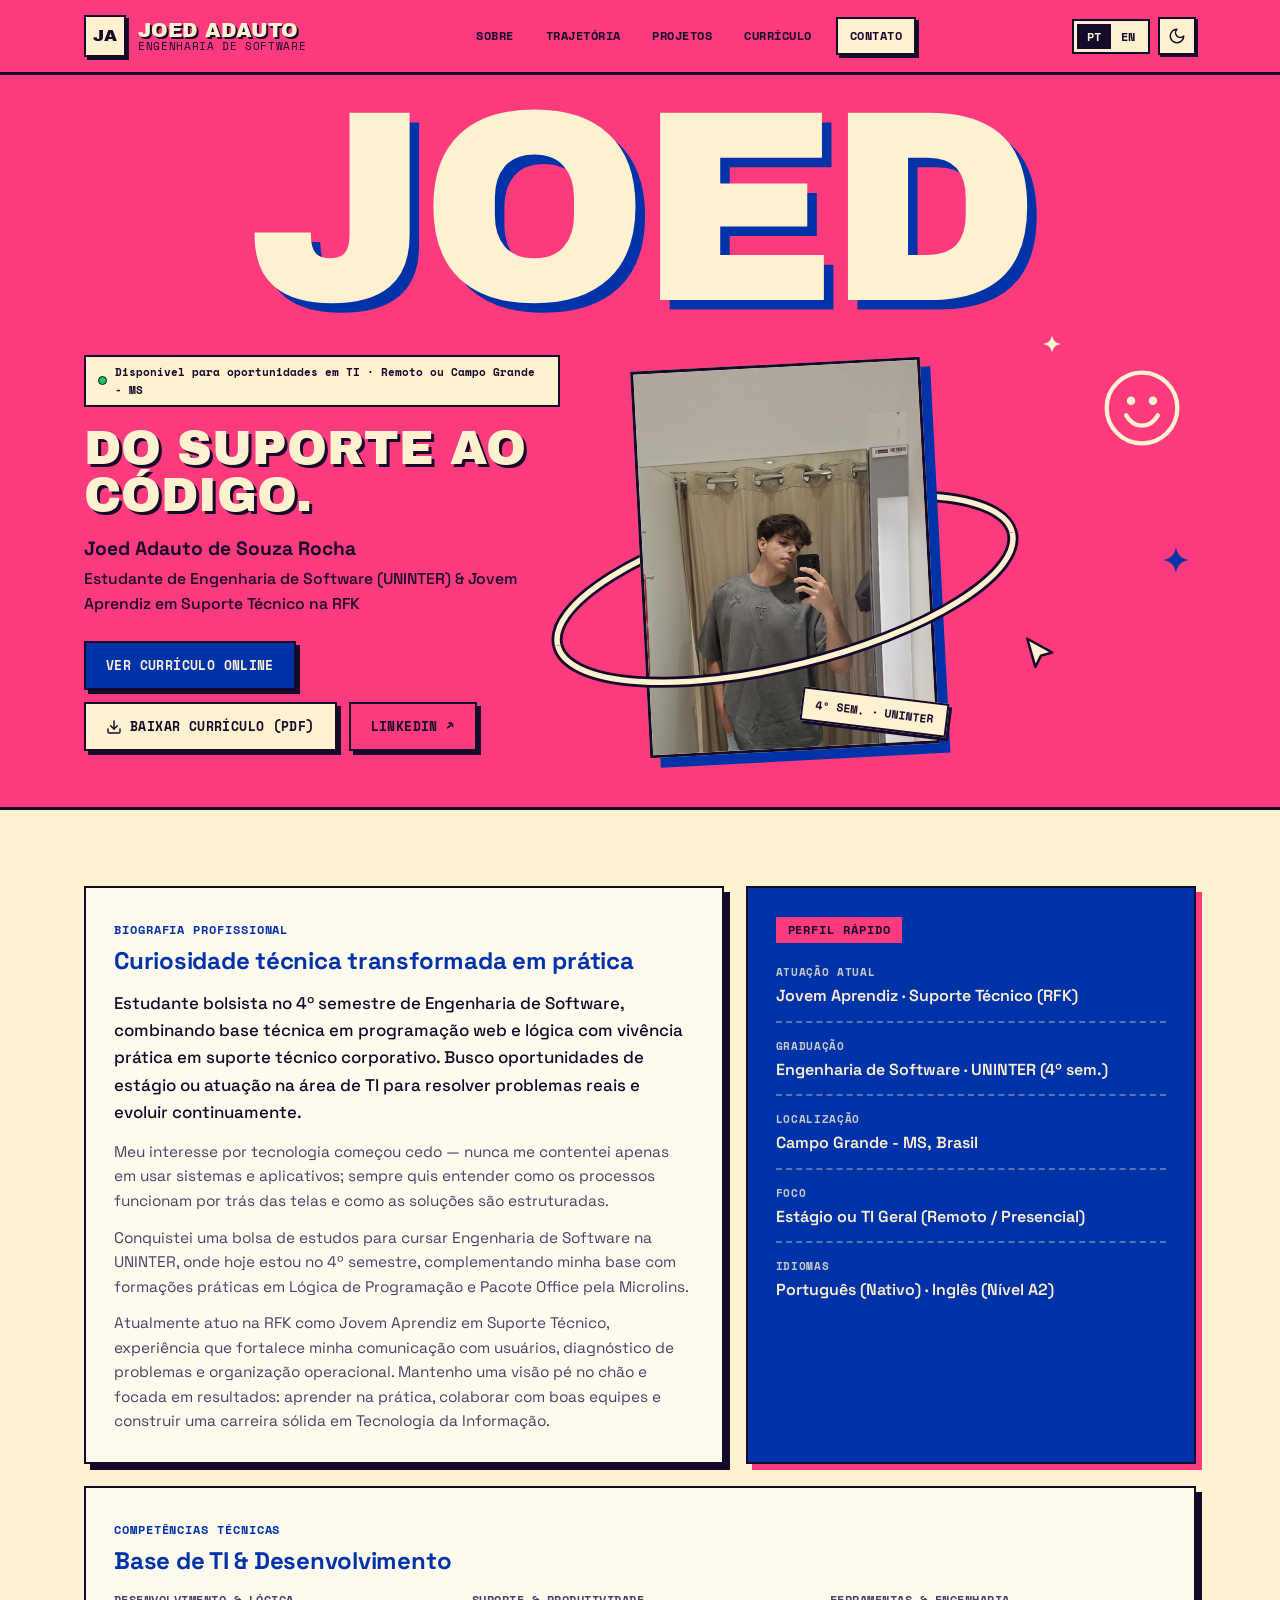
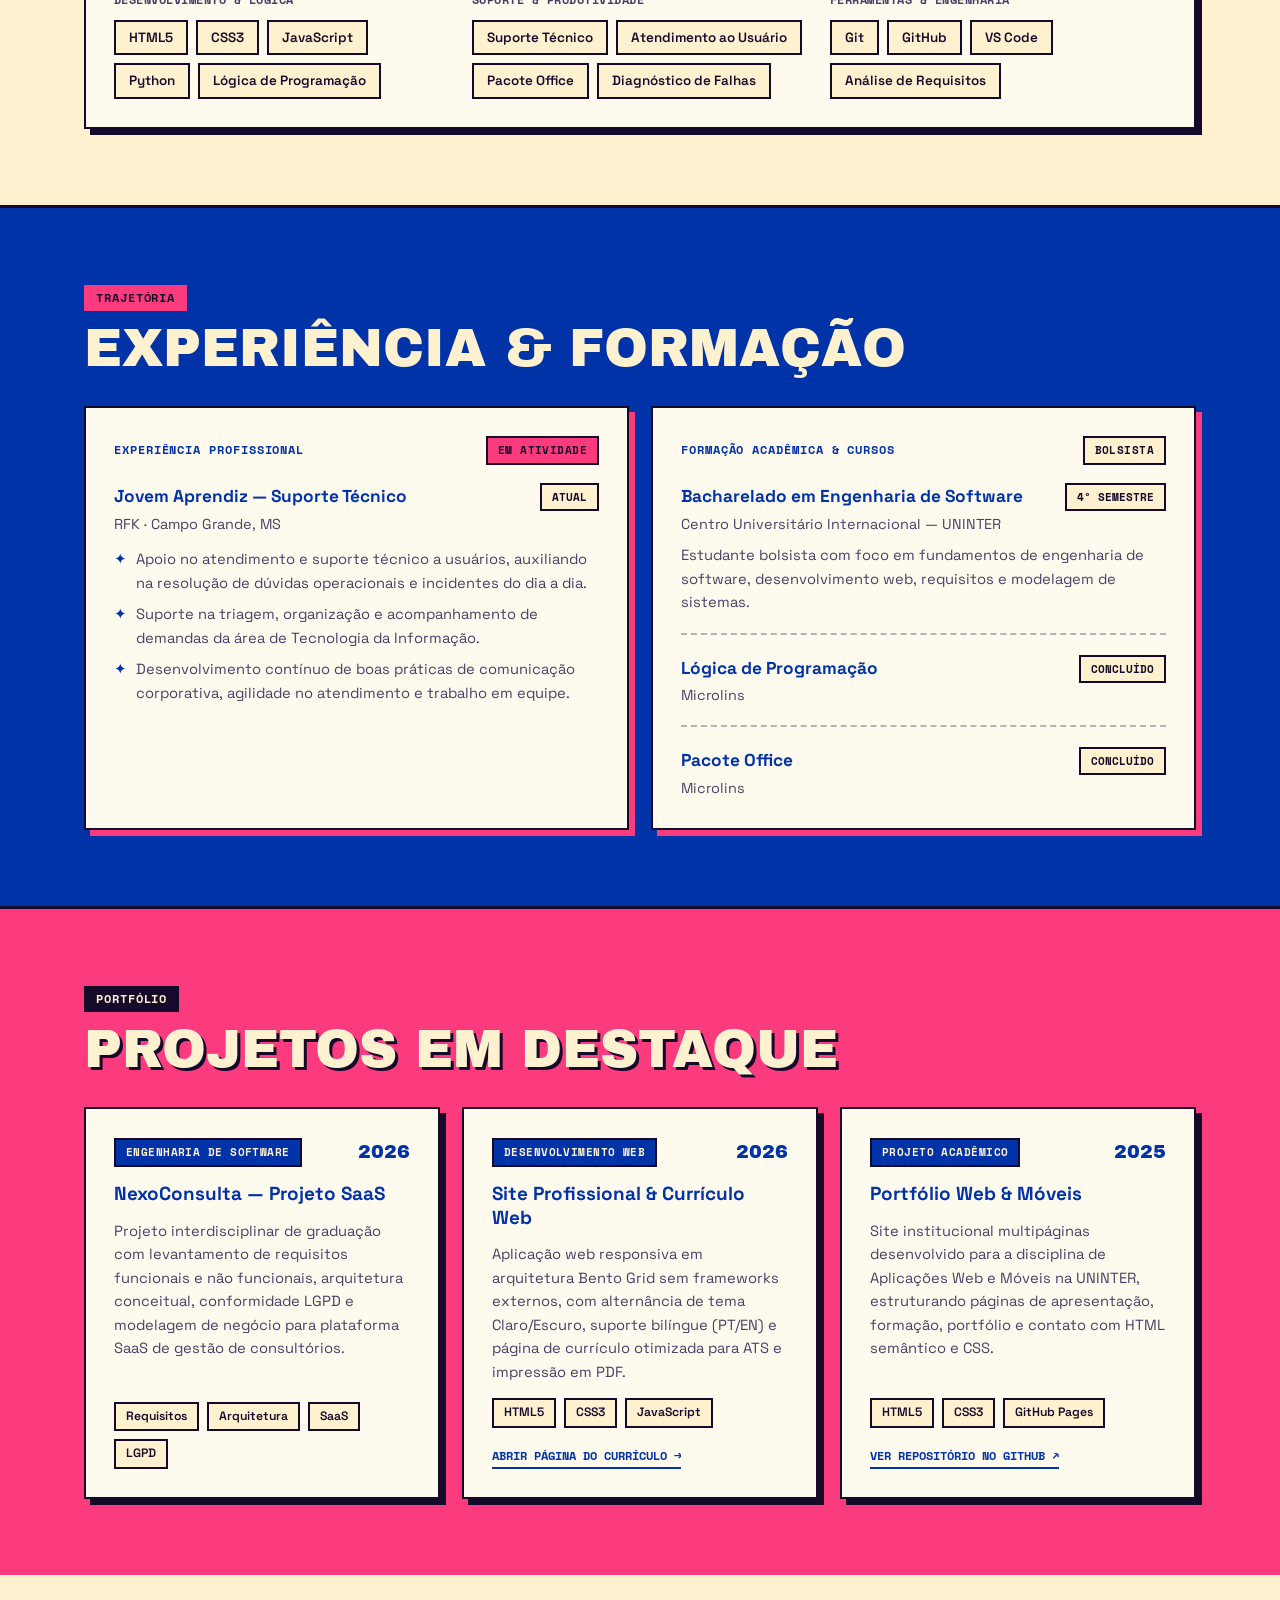
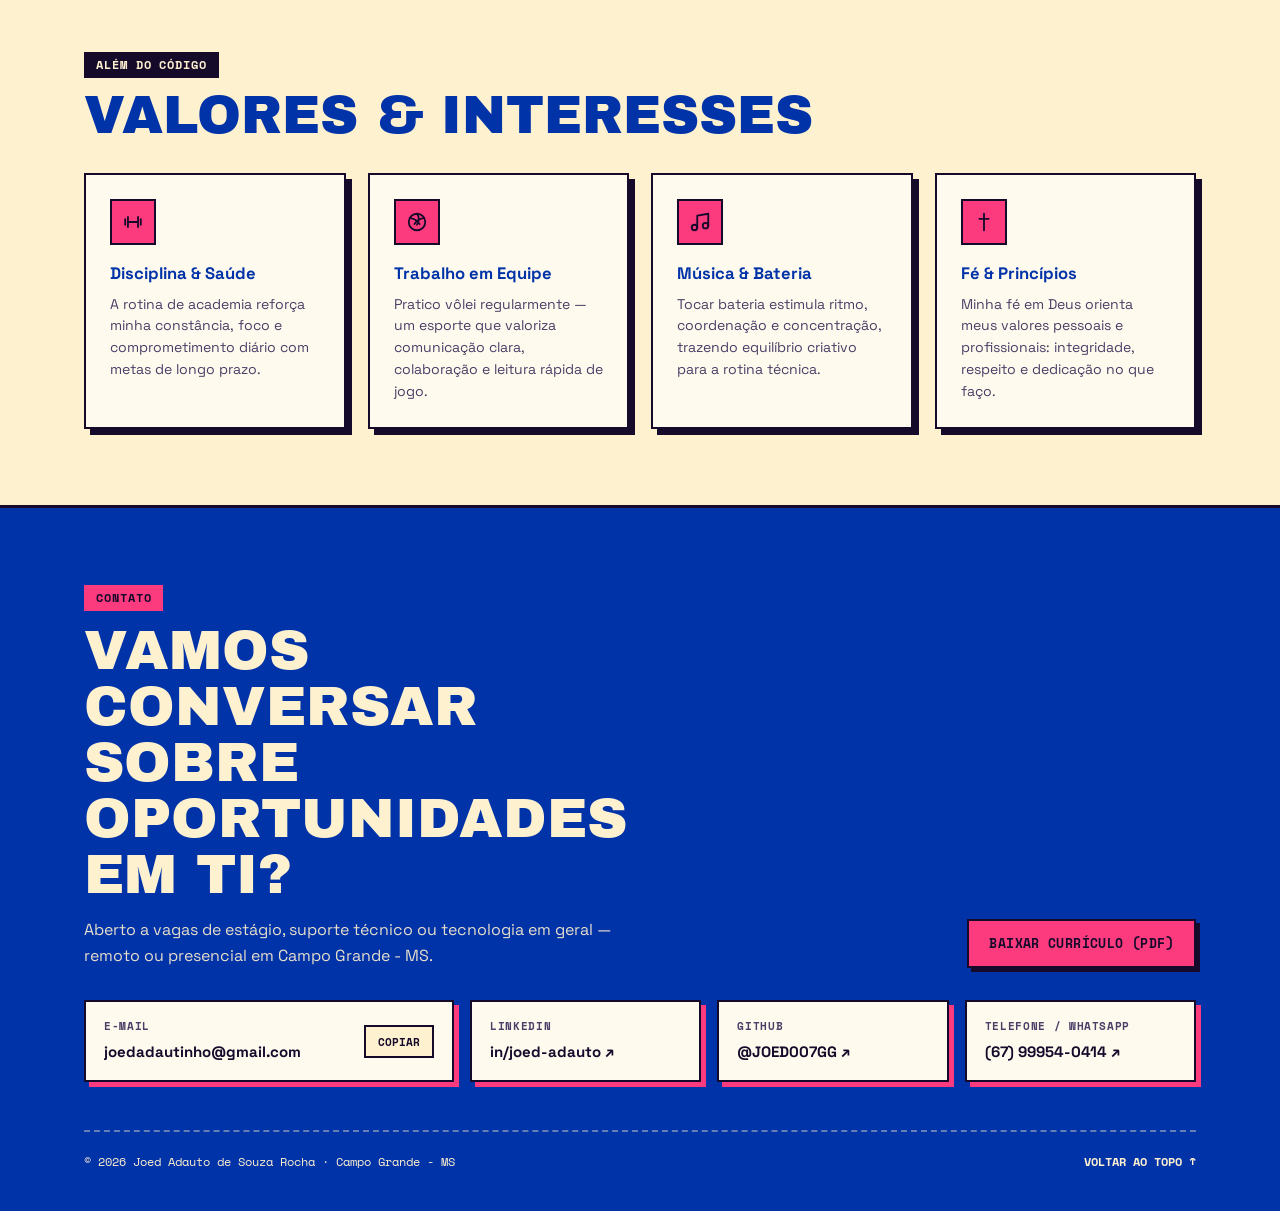
==== commit 8705987f: "Substituir bio pelo novo site profissional" ====
--- a/index.html
+++ b/index.html
@@ -3,6 +3,7 @@
 <head>
   <meta charset="UTF-8" />
   <meta name="viewport" content="width=device-width, initial-scale=1.0" />
+  <meta name="robots" content="noindex, nofollow" />
   <meta
     name="description"
     content="Joed Adauto de Souza Rocha — Estudante de Engenharia de Software (UNINTER) e Jovem Aprendiz em Suporte Técnico na RFK. Portfólio profissional, trajetória, projetos e currículo em TI."
@@ -14,19 +15,31 @@
     property="og:description"
     content="Estudante de Engenharia de Software na UNINTER (4º semestre) e Jovem Aprendiz em Suporte Técnico na RFK. Conheça minha trajetória, projetos e currículo."
   />
-  <meta name="theme-color" content="#f8fafc" />
+  <meta property="og:image" content="https://joed007gg.github.io/assets/joed-perfil.jpeg" />
+  <meta name="theme-color" content="#FC3B7F" />
   <link
     rel="icon"
     type="image/svg+xml"
-    href="data:image/svg+xml,%3Csvg xmlns='http://www.w3.org/2000/svg' viewBox='0 0 64 64'%3E%3Crect width='64' height='64' rx='16' fill='%231d4ed8'/%3E%3Ctext x='50%25' y='54%25' dominant-baseline='middle' text-anchor='middle' fill='%23ffffff' font-family='system-ui,sans-serif' font-size='26' font-weight='700'%3EJA%3C/text%3E%3C/svg%3E"
+    href="data:image/svg+xml,%3Csvg xmlns='http://www.w3.org/2000/svg' viewBox='0 0 64 64'%3E%3Crect width='64' height='64' rx='14' fill='%23FC3B7F'/%3E%3Ctext x='50%25' y='56%25' dominant-baseline='middle' text-anchor='middle' fill='%23FEF1CF' font-family='monospace' font-size='28' font-weight='700'%3EJA%3C/text%3E%3C/svg%3E"
   />
   <title>Joed Adauto — Engenharia de Software &amp; TI</title>
+
+  <!-- Applies the saved/system theme before paint (no light flash in dark mode) -->
+  <script>
+    (function () {
+      var t = null;
+      try { t = localStorage.getItem('joed_prof_theme'); } catch (e) {}
+      if (!t) t = window.matchMedia && matchMedia('(prefers-color-scheme: dark)').matches ? 'dark' : 'light';
+      document.documentElement.setAttribute('data-theme', t);
+      document.documentElement.classList.add('js');
+    })();
+  </script>
 
   <!-- Google Fonts -->
   <link rel="preconnect" href="https://fonts.googleapis.com" />
   <link rel="preconnect" href="https://fonts.gstatic.com" crossorigin />
   <link
-    href="https://fonts.googleapis.com/css2?family=Inter:wght@400;500;600&family=JetBrains+Mono:wght@400;500&family=Plus+Jakarta+Sans:wght@600;700;800&display=swap"
+    href="https://fonts.googleapis.com/css2?family=Archivo+Black&family=Space+Grotesk:wght@400;500;600;700&family=Space+Mono:wght@400;700&display=swap"
     rel="stylesheet"
   />
 
@@ -49,7 +62,7 @@
         <a href="#trajetoria" class="nav-link" data-i18n="nav.experience">Trajetória</a>
         <a href="#projetos" class="nav-link" data-i18n="nav.projects">Projetos</a>
         <a href="curriculo.html" class="nav-link" data-i18n="nav.resume">Currículo</a>
-        <a href="#contato" class="nav-link" data-i18n="nav.contact">Contato</a>
+        <a href="#contato" class="nav-link nav-link--cta" data-i18n="nav.contact">Contato</a>
       </nav>
 
       <div class="header-actions">
@@ -72,11 +85,11 @@
           data-i18n-aria="theme.aria"
           title="Alternar tema"
         >
-          <svg class="icon-sun" viewBox="0 0 24 24" fill="none" stroke="currentColor" stroke-width="1.8" stroke-linecap="round" stroke-linejoin="round" aria-hidden="true">
+          <svg class="icon-sun" viewBox="0 0 24 24" fill="none" stroke="currentColor" stroke-width="2" stroke-linecap="round" stroke-linejoin="round" aria-hidden="true">
             <circle cx="12" cy="12" r="4" />
             <path d="M12 2v2M12 20v2M4.93 4.93l1.41 1.41M17.66 17.66l1.41 1.41M2 12h2M20 12h2M6.34 17.66l-1.41 1.41M19.07 4.93l-1.41 1.41" />
           </svg>
-          <svg class="icon-moon" viewBox="0 0 24 24" fill="none" stroke="currentColor" stroke-width="1.8" stroke-linecap="round" stroke-linejoin="round" aria-hidden="true">
+          <svg class="icon-moon" viewBox="0 0 24 24" fill="none" stroke="currentColor" stroke-width="2" stroke-linecap="round" stroke-linejoin="round" aria-hidden="true">
             <path d="M12 3a6 6 0 0 0 9 9 9 9 0 1 1-9-9Z" />
           </svg>
         </button>
@@ -100,37 +113,21 @@
   </header>
 
   <main class="main-content">
-    <!-- SECTION 1: HERO BENTO GRID -->
-    <section class="section section--hero" id="sobre">
-      <div class="container">
-        <div class="bento-grid">
-          <!-- Card 1: Profile & Main Presentation (8 cols) -->
-          <article class="bento-card bento-card--hero span-8 reveal">
-            <div class="hero-top">
-              <div class="avatar-wrap">
-                <img
-                  src="assets/joed-perfil.jpeg"
-                  alt="Foto profissional de Joed Adauto"
-                  class="avatar-img"
-                  width="112"
-                  height="112"
-                />
-              </div>
-
-              <div class="hero-heading">
-                <div class="status-pill">
-                  <span class="status-dot" aria-hidden="true"></span>
-                  <span data-i18n="hero.status">Disponível para oportunidades em TI · Remoto ou Campo Grande - MS</span>
-                </div>
-                <h1 class="hero-name">Joed Adauto de Souza Rocha</h1>
-                <p class="hero-headline" data-i18n="hero.headline">
-                  Estudante de Engenharia de Software (UNINTER) &amp; Jovem Aprendiz em Suporte Técnico na RFK
-                </p>
-              </div>
-            </div>
-
-            <p class="hero-summary" data-i18n="hero.summary">
-              Estudante bolsista no 4º semestre de Engenharia de Software, combinando base técnica em programação web e lógica com vivência prática em suporte técnico corporativo. Busco oportunidades de estágio ou atuação na área de TI para resolver problemas reais e evoluir continuamente.
+    <!-- HERO -->
+    <section class="hero">
+      <div class="container hero-inner">
+        <p class="hero-word" aria-hidden="true">JOED</p>
+
+        <div class="hero-grid">
+          <div class="hero-copy">
+            <div class="status-pill">
+              <span class="status-dot" aria-hidden="true"></span>
+              <span data-i18n="hero.status">Disponível para oportunidades em TI · Remoto ou Campo Grande - MS</span>
+            </div>
+            <p class="hero-slogan" data-i18n="hero.slogan">Do suporte ao código.</p>
+            <h1 class="hero-name">Joed Adauto de Souza Rocha</h1>
+            <p class="hero-headline" data-i18n="hero.headline">
+              Estudante de Engenharia de Software (UNINTER) &amp; Jovem Aprendiz em Suporte Técnico na RFK
             </p>
 
             <div class="hero-cta">
@@ -142,7 +139,7 @@
                 download="Curriculo_Joed_Adauto_TI.pdf"
                 class="btn btn--secondary"
               >
-                <svg viewBox="0 0 24 24" fill="none" stroke="currentColor" stroke-width="1.9" stroke-linecap="round" stroke-linejoin="round" aria-hidden="true">
+                <svg viewBox="0 0 24 24" fill="none" stroke="currentColor" stroke-width="2.2" stroke-linecap="round" stroke-linejoin="round" aria-hidden="true">
                   <path d="M21 15v4a2 2 0 0 1-2 2H5a2 2 0 0 1-2-2v-4" />
                   <polyline points="7 10 12 15 17 10" />
                   <line x1="12" y1="15" x2="12" y2="3" />
@@ -158,39 +155,62 @@
                 LinkedIn ↗
               </a>
             </div>
-          </article>
-
-          <!-- Card 2: Executive Snapshot (4 cols) -->
-          <aside class="bento-card bento-card--snapshot span-4 reveal">
-            <span class="card-eyebrow" data-i18n="snapshot.eyebrow">PERFIL RÁPIDO</span>
-            <dl class="snapshot-list">
-              <div class="snapshot-item">
-                <dt data-i18n="snapshot.currentLabel">Atuação Atual</dt>
-                <dd data-i18n="snapshot.currentValue">Jovem Aprendiz · Suporte Técnico (RFK)</dd>
-              </div>
-              <div class="snapshot-item">
-                <dt data-i18n="snapshot.educationLabel">Graduação</dt>
-                <dd data-i18n="snapshot.educationValue">Engenharia de Software · UNINTER (4º sem.)</dd>
-              </div>
-              <div class="snapshot-item">
-                <dt data-i18n="snapshot.locationLabel">Localização</dt>
-                <dd data-i18n="snapshot.locationValue">Campo Grande - MS, Brasil</dd>
-              </div>
-              <div class="snapshot-item">
-                <dt data-i18n="snapshot.goalLabel">Foco</dt>
-                <dd data-i18n="snapshot.goalValue">Estágio ou TI Geral (Remoto / Presencial)</dd>
-              </div>
-              <div class="snapshot-item">
-                <dt data-i18n="snapshot.languagesLabel">Idiomas</dt>
-                <dd data-i18n="snapshot.languagesValue">Português (Nativo) · Inglês (Nível A2)</dd>
-              </div>
-            </dl>
-          </aside>
-
-          <!-- Card 3: Biography / About (7 cols) -->
+          </div>
+
+          <div class="hero-photo">
+            <!-- Anel estilo Saturno: a metade de trás fica atrás da foto, só a da frente cruza por cima -->
+            <svg class="orbit orbit--back" viewBox="0 0 400 200" aria-hidden="true">
+              <path d="M10 100 A190 62 0 0 1 390 100" fill="none" stroke="var(--ink)" stroke-width="9" />
+              <path d="M10 100 A190 62 0 0 1 390 100" fill="none" stroke="currentColor" stroke-width="4.5" />
+            </svg>
+            <div class="photo-frame">
+              <img
+                src="assets/joed-perfil.jpeg"
+                alt="Foto profissional de Joed Adauto"
+                class="avatar-img"
+                width="899"
+                height="1599"
+              />
+            </div>
+            <svg class="orbit orbit--front" viewBox="0 0 400 200" aria-hidden="true">
+              <path d="M10 100 A190 62 0 0 0 390 100" fill="none" stroke="var(--ink)" stroke-width="9" />
+              <path d="M10 100 A190 62 0 0 0 390 100" fill="none" stroke="currentColor" stroke-width="4.5" />
+            </svg>
+            <span class="sticker" data-i18n="hero.sticker">4º sem. · UNINTER</span>
+          </div>
+
+          <div class="hero-deco" aria-hidden="true">
+            <svg class="deco-smiley" viewBox="0 0 64 64">
+              <circle cx="32" cy="32" r="29" fill="none" stroke="currentColor" stroke-width="3.5" />
+              <circle cx="23" cy="26" r="3.5" fill="currentColor" />
+              <circle cx="41" cy="26" r="3.5" fill="currentColor" />
+              <path d="M19 38c3.5 6 8 8.5 13 8.5S41.5 44 45 38" fill="none" stroke="currentColor" stroke-width="3.5" stroke-linecap="round" />
+            </svg>
+            <svg class="deco-cursor" viewBox="0 0 32 32">
+              <path d="M5 3l20 11-9 2.5-4.5 9z" fill="currentColor" stroke="var(--ink)" stroke-width="2" stroke-linejoin="round" />
+            </svg>
+            <svg class="deco-spark deco-spark--1" viewBox="0 0 24 24">
+              <path d="M12 0c1 7 5 11 12 12-7 1-11 5-12 12-1-7-5-11-12-12 7-1 11-5 12-12z" fill="currentColor" />
+            </svg>
+            <svg class="deco-spark deco-spark--2" viewBox="0 0 24 24">
+              <path d="M12 0c1 7 5 11 12 12-7 1-11 5-12 12-1-7-5-11-12-12 7-1 11-5 12-12z" fill="currentColor" />
+            </svg>
+          </div>
+        </div>
+      </div>
+    </section>
+
+    <!-- SECTION 1: ABOUT -->
+    <section class="section section--paper" id="sobre">
+      <div class="container">
+        <div class="bento-grid">
+          <!-- Biography -->
           <article class="bento-card span-7 reveal">
             <span class="card-eyebrow" data-i18n="about.eyebrow">BIOGRAFIA PROFISSIONAL</span>
             <h2 class="card-heading" data-i18n="about.title">Curiosidade técnica transformada em prática</h2>
+            <p class="lead" data-i18n="hero.summary">
+              Estudante bolsista no 4º semestre de Engenharia de Software, combinando base técnica em programação web e lógica com vivência prática em suporte técnico corporativo. Busco oportunidades de estágio ou atuação na área de TI para resolver problemas reais e evoluir continuamente.
+            </p>
             <div class="prose">
               <p data-i18n="about.p1">
                 Meu interesse por tecnologia começou cedo — nunca me contentei apenas em usar sistemas e aplicativos; sempre quis entender como os processos funcionam por trás das telas e como as soluções são estruturadas.
@@ -204,8 +224,35 @@
             </div>
           </article>
 
-          <!-- Card 4: Technical Competencies (5 cols) -->
-          <article class="bento-card span-5 reveal">
+          <!-- Snapshot -->
+          <aside class="bento-card bento-card--blue span-5 reveal">
+            <span class="card-eyebrow" data-i18n="snapshot.eyebrow">PERFIL RÁPIDO</span>
+            <dl class="snapshot-list">
+              <div class="snapshot-item">
+                <dt data-i18n="snapshot.currentLabel">Atuação Atual</dt>
+                <dd data-i18n="snapshot.currentValue">Jovem Aprendiz · Suporte Técnico (RFK)</dd>
+              </div>
+              <div class="snapshot-item">
+                <dt data-i18n="snapshot.educationLabel">Graduação</dt>
+                <dd data-i18n="snapshot.educationValue">Engenharia de Software · UNINTER (4º sem.)</dd>
+              </div>
+              <div class="snapshot-item">
+                <dt data-i18n="snapshot.locationLabel">Localização</dt>
+                <dd data-i18n="snapshot.locationValue">Campo Grande - MS, Brasil</dd>
+              </div>
+              <div class="snapshot-item">
+                <dt data-i18n="snapshot.goalLabel">Foco</dt>
+                <dd data-i18n="snapshot.goalValue">Estágio ou TI Geral (Remoto / Presencial)</dd>
+              </div>
+              <div class="snapshot-item">
+                <dt data-i18n="snapshot.languagesLabel">Idiomas</dt>
+                <dd data-i18n="snapshot.languagesValue">Português (Nativo) · Inglês (Nível A2)</dd>
+              </div>
+            </dl>
+          </aside>
+
+          <!-- Technical Competencies -->
+          <article class="bento-card span-12 reveal">
             <span class="card-eyebrow" data-i18n="skills.eyebrow">COMPETÊNCIAS TÉCNICAS</span>
             <h2 class="card-heading" data-i18n="skills.title">Base de TI &amp; Desenvolvimento</h2>
 
@@ -247,7 +294,7 @@
     </section>
 
     <!-- SECTION 2: EXPERIENCE & EDUCATION -->
-    <section class="section" id="trajetoria">
+    <section class="section section--band" id="trajetoria">
       <div class="container">
         <div class="section-header reveal">
           <span class="section-eyebrow" data-i18n="exp.eyebrow">TRAJETÓRIA</span>
@@ -255,7 +302,6 @@
         </div>
 
         <div class="bento-grid">
-          <!-- Experience Card (6 cols) -->
           <article class="bento-card span-6 reveal">
             <div class="card-header-row">
               <span class="card-eyebrow" data-i18n="exp.workEyebrow">EXPERIÊNCIA PROFISSIONAL</span>
@@ -286,7 +332,6 @@
             </div>
           </article>
 
-          <!-- Education & Courses Card (6 cols) -->
           <article class="bento-card span-6 reveal">
             <div class="card-header-row">
               <span class="card-eyebrow" data-i18n="edu.eyebrow">FORMAÇÃO ACADÊMICA &amp; CURSOS</span>
@@ -333,7 +378,7 @@
     </section>
 
     <!-- SECTION 3: PROJECTS -->
-    <section class="section" id="projetos">
+    <section class="section section--pink" id="projetos">
       <div class="container">
         <div class="section-header reveal">
           <span class="section-eyebrow" data-i18n="projects.eyebrow">PORTFÓLIO</span>
@@ -341,7 +386,6 @@
         </div>
 
         <div class="bento-grid">
-          <!-- Project 1 -->
           <article class="bento-card bento-card--project span-4 reveal">
             <div class="project-top">
               <span class="badge badge--subtle" data-i18n="projects.p1Tag">Engenharia de Software</span>
@@ -359,7 +403,6 @@
             </div>
           </article>
 
-          <!-- Project 2 -->
           <article class="bento-card bento-card--project span-4 reveal">
             <div class="project-top">
               <span class="badge badge--subtle" data-i18n="projects.p2Tag">Desenvolvimento Web</span>
@@ -379,7 +422,6 @@
             </a>
           </article>
 
-          <!-- Project 3 -->
           <article class="bento-card bento-card--project span-4 reveal">
             <div class="project-top">
               <span class="badge badge--subtle" data-i18n="projects.p3Tag">Projeto Acadêmico</span>
@@ -408,8 +450,8 @@
       </div>
     </section>
 
-    <!-- SECTION 4: SUBTLE PERSONAL VALUES & INTERESTS -->
-    <section class="section" id="interesses">
+    <!-- SECTION 4: VALUES & INTERESTS -->
+    <section class="section section--paper" id="interesses">
       <div class="container">
         <div class="section-header reveal">
           <span class="section-eyebrow" data-i18n="values.eyebrow">ALÉM DO CÓDIGO</span>
@@ -419,7 +461,7 @@
         <div class="bento-grid">
           <article class="bento-card bento-card--mini span-3 reveal">
             <div class="mini-icon" aria-hidden="true">
-              <svg viewBox="0 0 24 24" fill="none" stroke="currentColor" stroke-width="1.8" stroke-linecap="round" stroke-linejoin="round">
+              <svg viewBox="0 0 24 24" fill="none" stroke="currentColor" stroke-width="2" stroke-linecap="round" stroke-linejoin="round">
                 <path d="M6.5 6.5v11M17.5 6.5v11M3.5 9v6M20.5 9v6M6.5 12h11" />
               </svg>
             </div>
@@ -431,7 +473,7 @@
 
           <article class="bento-card bento-card--mini span-3 reveal">
             <div class="mini-icon" aria-hidden="true">
-              <svg viewBox="0 0 24 24" fill="none" stroke="currentColor" stroke-width="1.8" stroke-linecap="round" stroke-linejoin="round">
+              <svg viewBox="0 0 24 24" fill="none" stroke="currentColor" stroke-width="2" stroke-linecap="round" stroke-linejoin="round">
                 <circle cx="12" cy="12" r="9" />
                 <path d="M12 3c2.5 3.5 2.5 8 0 12M4.2 7.5c4.2.8 8.2 3 10.6 6.8M19.8 7.5c-4.2.8-8.2 3-10.6 6.8" />
               </svg>
@@ -444,7 +486,7 @@
 
           <article class="bento-card bento-card--mini span-3 reveal">
             <div class="mini-icon" aria-hidden="true">
-              <svg viewBox="0 0 24 24" fill="none" stroke="currentColor" stroke-width="1.8" stroke-linecap="round" stroke-linejoin="round">
+              <svg viewBox="0 0 24 24" fill="none" stroke="currentColor" stroke-width="2" stroke-linecap="round" stroke-linejoin="round">
                 <path d="M9 18V5l12-2v13" />
                 <circle cx="6" cy="18" r="3" />
                 <circle cx="18" cy="16" r="3" />
@@ -458,7 +500,7 @@
 
           <article class="bento-card bento-card--mini span-3 reveal">
             <div class="mini-icon" aria-hidden="true">
-              <svg viewBox="0 0 24 24" fill="none" stroke="currentColor" stroke-width="1.8" stroke-linecap="round" stroke-linejoin="round">
+              <svg viewBox="0 0 24 24" fill="none" stroke="currentColor" stroke-width="2" stroke-linecap="round" stroke-linejoin="round">
                 <path d="M12 3v18M7 8.5h10" />
               </svg>
             </div>
@@ -472,80 +514,74 @@
     </section>
   </main>
 
-  <!-- FOOTER & CONTACT BENTO -->
+  <!-- FOOTER & CONTACT -->
   <footer class="site-footer" id="contato">
     <div class="container">
-      <div class="bento-card bento-card--contact reveal">
-        <div class="contact-header">
-          <div>
-            <span class="card-eyebrow" data-i18n="contact.eyebrow">CONTATO</span>
-            <h2 class="contact-title" data-i18n="contact.title">Vamos conversar sobre oportunidades em TI?</h2>
-            <p class="contact-subtitle" data-i18n="contact.subtitle">
-              Aberto a vagas de estágio, suporte técnico ou tecnologia em geral — remoto ou presencial em Campo Grande - MS.
-            </p>
-          </div>
-          <a
-            href="assets/Curriculo_Joed_Adauto_TI.pdf"
-            download="Curriculo_Joed_Adauto_TI.pdf"
-            class="btn btn--primary"
-            data-i18n="contact.cvCta"
+      <div class="contact-header reveal">
+        <div>
+          <span class="section-eyebrow" data-i18n="contact.eyebrow">CONTATO</span>
+          <h2 class="contact-title" data-i18n="contact.title">Vamos conversar sobre oportunidades em TI?</h2>
+          <p class="contact-subtitle" data-i18n="contact.subtitle">
+            Aberto a vagas de estágio, suporte técnico ou tecnologia em geral — remoto ou presencial em Campo Grande - MS.
+          </p>
+        </div>
+        <a
+          href="assets/Curriculo_Joed_Adauto_TI.pdf"
+          download="Curriculo_Joed_Adauto_TI.pdf"
+          class="btn btn--primary"
+          data-i18n="contact.cvCta"
+        >
+          Baixar Currículo (PDF)
+        </a>
+      </div>
+
+      <div class="contact-grid reveal">
+        <div class="contact-tile contact-tile--email">
+          <a href="mailto:joedadautinho@gmail.com" class="contact-link">
+            <span class="contact-label">E-mail</span>
+            <span class="contact-value">joedadautinho@gmail.com</span>
+          </a>
+          <button
+            type="button"
+            class="copy-btn"
+            id="copyEmailBtn"
+            data-email="joedadautinho@gmail.com"
+            data-i18n="contact.copy"
+            aria-label="Copiar e-mail"
           >
-            Baixar Currículo (PDF)
-          </a>
-        </div>
-
-        <div class="contact-grid">
-          <!-- Email -->
-          <div class="contact-tile contact-tile--email">
-            <a href="mailto:joedadautinho@gmail.com" class="contact-link">
-              <span class="contact-label">E-mail</span>
-              <span class="contact-value">joedadautinho@gmail.com</span>
-            </a>
-            <button
-              type="button"
-              class="copy-btn"
-              id="copyEmailBtn"
-              data-email="joedadautinho@gmail.com"
-              data-i18n="contact.copy"
-              aria-label="Copiar e-mail"
-            >
-              Copiar
-            </button>
-          </div>
-
-          <!-- LinkedIn -->
-          <a
-            href="https://www.linkedin.com/in/joed-adauto-64238635b/"
-            target="_blank"
-            rel="noopener noreferrer"
-            class="contact-tile"
-          >
-            <span class="contact-label">LinkedIn</span>
-            <span class="contact-value">in/joed-adauto ↗</span>
-          </a>
-
-          <!-- GitHub -->
-          <a
-            href="https://github.com/JOED007GG"
-            target="_blank"
-            rel="noopener noreferrer"
-            class="contact-tile"
-          >
-            <span class="contact-label">GitHub</span>
-            <span class="contact-value">@JOED007GG ↗</span>
-          </a>
-
-          <!-- WhatsApp / Phone -->
-          <a
-            href="https://wa.me/5567999540414"
-            target="_blank"
-            rel="noopener noreferrer"
-            class="contact-tile"
-          >
-            <span class="contact-label" data-i18n="contact.phoneLabel">Telefone / WhatsApp</span>
-            <span class="contact-value">(67) 99954-0414 ↗</span>
-          </a>
-        </div>
+            Copiar
+          </button>
+        </div>
+
+        <a
+          href="https://www.linkedin.com/in/joed-adauto-64238635b/"
+          target="_blank"
+          rel="noopener noreferrer"
+          class="contact-tile"
+        >
+          <span class="contact-label">LinkedIn</span>
+          <span class="contact-value">in/joed-adauto ↗</span>
+        </a>
+
+        <a
+          href="https://github.com/JOED007GG"
+          target="_blank"
+          rel="noopener noreferrer"
+          class="contact-tile"
+        >
+          <span class="contact-label">GitHub</span>
+          <span class="contact-value">@JOED007GG ↗</span>
+        </a>
+
+        <a
+          href="https://wa.me/5567999540414"
+          target="_blank"
+          rel="noopener noreferrer"
+          class="contact-tile"
+        >
+          <span class="contact-label" data-i18n="contact.phoneLabel">Telefone / WhatsApp</span>
+          <span class="contact-value">(67) 99954-0414 ↗</span>
+        </a>
       </div>
 
       <div class="footer-bottom">
--- a/style.css
+++ b/style.css
@@ -1,63 +1,83 @@
 /* ==========================================================================
-   Joed Adauto — Professional Bento Grid Portfolio & Jake's Resume
-   Clean Light / Dark Design System (Zero External Frameworks)
+   Joed Adauto — Portfolio & Resume
+   Visual: rosa #FC3B7F · creme #FEF1CF · azul #0032A8 (neo-brutalista / Y2K)
+   Zero frameworks. O currículo (curriculo.html) continua branco e ATS.
    ========================================================================== */
 
 :root {
-  --bg: #f8fafc;
-  --bg-subtle: #f1f5f9;
-  --surface: #ffffff;
-  --surface-hover: #ffffff;
-  --border: #e2e8f0;
-  --border-strong: #cbd5e1;
-
-  --text: #0f172a;
-  --text-secondary: #475569;
-  --text-muted: #64748b;
-
-  --accent: #1d4ed8;
-  --accent-hover: #1e40af;
-  --accent-soft: #eff6ff;
-  --accent-border: #bfdbfe;
-
-  --success: #10b981;
-  --success-soft: #ecfdf5;
-  --success-text: #047857;
-
-  --shadow-sm: 0 1px 2px rgba(15, 23, 42, 0.04);
-  --shadow-md: 0 8px 24px -8px rgba(15, 23, 42, 0.08);
-  --radius-lg: 20px;
-  --radius-md: 12px;
-  --radius-sm: 8px;
-
-  --font-display: 'Plus Jakarta Sans', -apple-system, BlinkMacSystemFont, sans-serif;
-  --font-sans: 'Inter', -apple-system, BlinkMacSystemFont, 'Segoe UI', sans-serif;
-  --font-mono: 'JetBrains Mono', ui-monospace, SFMono-Regular, monospace;
+  --pink: #FC3B7F;
+  --cream: #FEF1CF;
+  --blue: #0032A8;
+  --ink: #160a2b;
+
+  /* Light theme (padrão) */
+  --page: var(--cream);
+  --line: var(--ink);
+
+  --hero-bg: var(--pink);
+  --hero-word: var(--cream);
+  --hero-text: var(--ink);
+
+  --paper-bg: var(--cream);
+  --paper-title: var(--blue);
+
+  --band-bg: var(--blue);
+  --band-text: var(--cream);
+
+  --pinksec-bg: var(--pink);
+  --pinksec-title: var(--cream);
+
+  --card-bg: #fffaee;
+  --card-text: var(--ink);
+  --card-muted: #4a3f66;
+  --card-head: var(--blue);
+  --eyebrow: var(--blue);
+  --link: var(--blue);
+
+  --chip-bg: var(--cream);
+  --chip-text: var(--ink);
+
+  --shadow-c: var(--ink);
+  --focus: var(--blue);
+
+  --radius-lg: 22px;
+  --radius-md: 14px;
+  --radius-sm: 10px;
+
+  --font-display: 'Archivo Black', 'Arial Black', 'Space Grotesk', sans-serif;
+  --font-sans: 'Space Grotesk', -apple-system, BlinkMacSystemFont, 'Segoe UI', sans-serif;
+  --font-mono: 'Space Mono', ui-monospace, SFMono-Regular, monospace;
 }
 
 [data-theme="dark"] {
-  --bg: #0b1120;
-  --bg-subtle: #111827;
-  --surface: #111827;
-  --surface-hover: #161f33;
-  --border: #1e293b;
-  --border-strong: #334155;
-
-  --text: #f8fafc;
-  --text-secondary: #cbd5e1;
-  --text-muted: #94a3b8;
-
-  --accent: #3b82f6;
-  --accent-hover: #60a5fa;
-  --accent-soft: rgba(59, 130, 246, 0.14);
-  --accent-border: rgba(59, 130, 246, 0.3);
-
-  --success: #34d399;
-  --success-soft: rgba(16, 185, 129, 0.14);
-  --success-text: #6ee7b7;
-
-  --shadow-sm: 0 1px 2px rgba(0, 0, 0, 0.25);
-  --shadow-md: 0 14px 32px -12px rgba(0, 0, 0, 0.45);
+  --page: #0a0f2e;
+  --line: var(--cream);
+
+  --hero-bg: #0a0f2e;
+  --hero-word: var(--pink);
+  --hero-text: var(--cream);
+
+  --paper-bg: #0e1438;
+  --paper-title: var(--pink);
+
+  --band-bg: var(--blue);
+  --band-text: var(--cream);
+
+  --pinksec-bg: #170b2c;
+  --pinksec-title: var(--pink);
+
+  --card-bg: #141b47;
+  --card-text: var(--cream);
+  --card-muted: #cfc8e6;
+  --card-head: var(--cream);
+  --eyebrow: var(--pink);
+  --link: var(--pink);
+
+  --chip-bg: #1d2560;
+  --chip-text: var(--cream);
+
+  --shadow-c: var(--pink);
+  --focus: var(--pink);
 }
 
 /* Base Reset */
@@ -71,16 +91,18 @@
 
 html {
   scroll-behavior: smooth;
+  scroll-padding-top: 80px;
   -webkit-font-smoothing: antialiased;
 }
 
 body {
-  background-color: var(--bg);
-  color: var(--text);
+  background-color: var(--page);
+  color: var(--card-text);
   font-family: var(--font-sans);
   font-size: 16px;
-  line-height: 1.65;
-  transition: background-color 0.2s ease, color 0.2s ease;
+  line-height: 1.6;
+  overflow-x: hidden;
+  font-synthesis: none;
 }
 
 img {
@@ -98,9 +120,14 @@
   cursor: pointer;
 }
 
+:focus-visible {
+  outline: 3px solid var(--focus);
+  outline-offset: 3px;
+}
+
 .container {
   width: 100%;
-  max-width: 1120px;
+  max-width: 1160px;
   margin: 0 auto;
   padding: 0 24px;
 }
@@ -112,14 +139,13 @@
   position: sticky;
   top: 0;
   z-index: 50;
-  background: color-mix(in srgb, var(--bg) 86%, transparent);
-  backdrop-filter: blur(12px);
-  -webkit-backdrop-filter: blur(12px);
-  border-bottom: 1px solid var(--border);
+  background: var(--hero-bg);
+  color: var(--hero-text);
+  border-bottom: 3px solid var(--line);
 }
 
 .header-inner {
-  height: 70px;
+  height: 72px;
   display: flex;
   align-items: center;
   justify-content: space-between;
@@ -133,56 +159,80 @@
 }
 
 .brand-mark {
-  width: 38px;
-  height: 38px;
-  border-radius: 10px;
-  background: var(--accent);
-  color: #ffffff;
+  width: 42px;
+  height: 42px;
+  border-radius: 0;
+  background: var(--cream);
+  color: var(--ink);
+  border: 2.5px solid var(--ink);
+  box-shadow: 3px 3px 0 var(--ink);
   font-family: var(--font-display);
-  font-size: 0.92rem;
+  font-size: 1.05rem;
   font-weight: 700;
   display: grid;
   place-items: center;
-  letter-spacing: -0.02em;
 }
 
 .brand-text {
   display: flex;
   flex-direction: column;
-  line-height: 1.2;
+  line-height: 1.1;
 }
 
 .brand-name {
   font-family: var(--font-display);
   font-weight: 700;
-  font-size: 0.98rem;
-  color: var(--text);
+  font-size: 1.25rem;
+  text-transform: uppercase;
+  color: var(--cream);
+  text-shadow: 2px 2px 0 var(--ink);
+}
+
+[data-theme="dark"] .brand-name {
+  color: var(--pink);
+  text-shadow: none;
 }
 
 .brand-role {
+  font-family: var(--font-mono);
+  font-size: 0.68rem;
+  text-transform: uppercase;
+  letter-spacing: 0.06em;
+}
+
+.main-nav {
+  display: flex;
+  align-items: center;
+  gap: 4px;
+}
+
+.nav-link {
+  padding: 7px 12px;
+  border-radius: 0;
+  border: 2px solid transparent;
+  font-family: var(--font-mono);
   font-size: 0.76rem;
-  color: var(--text-muted);
-}
-
-.main-nav {
-  display: flex;
-  align-items: center;
-  gap: 6px;
-}
-
-.nav-link {
-  padding: 8px 13px;
-  border-radius: var(--radius-sm);
-  font-size: 0.9rem;
-  font-weight: 500;
-  color: var(--text-secondary);
-  transition: color 0.15s ease, background-color 0.15s ease;
-}
-
-.nav-link:hover,
-.nav-link:focus-visible {
-  color: var(--text);
-  background: var(--bg-subtle);
+  font-weight: 700;
+  text-transform: uppercase;
+  letter-spacing: 0.04em;
+  transition: background-color 0.15s ease, border-color 0.15s ease;
+}
+
+.nav-link:hover {
+  border-color: var(--line);
+}
+
+.nav-link--cta {
+  background: var(--chip-bg);
+  color: var(--chip-text);
+  border-color: var(--line);
+  box-shadow: 3px 3px 0 var(--line);
+  margin-left: 6px;
+}
+
+.nav-link--cta:hover {
+  transform: translate(-1px, -1px);
+  box-shadow: 4px 4px 0 var(--line);
 }
 
 .header-actions {
@@ -195,44 +245,43 @@
 .lang-toggle {
   display: inline-flex;
   padding: 3px;
-  border-radius: 10px;
-  background: var(--bg-subtle);
-  border: 1px solid var(--border);
+  border-radius: 0;
+  background: var(--chip-bg);
+  border: 2px solid var(--line);
 }
 
 .lang-btn {
   border: none;
   background: transparent;
-  color: var(--text-muted);
-  font-size: 0.76rem;
-  font-weight: 600;
-  padding: 5px 10px;
-  border-radius: 7px;
-  transition: all 0.15s ease;
+  color: var(--chip-text);
+  font-family: var(--font-mono);
+  font-size: 0.72rem;
+  font-weight: 700;
+  padding: 4px 10px;
+  border-radius: 0;
 }
 
 .lang-btn.is-active {
-  background: var(--surface);
-  color: var(--text);
-  box-shadow: var(--shadow-sm);
+  background: var(--line);
+  color: var(--page);
+}
+
+[data-theme="light"] .lang-btn.is-active {
+  color: var(--cream);
 }
 
 /* Icon Button (Theme Toggle) */
-.icon-btn {
-  width: 36px;
-  height: 36px;
-  border-radius: 10px;
-  border: 1px solid var(--border);
-  background: var(--surface);
-  color: var(--text-secondary);
+.icon-btn,
+.menu-toggle {
+  width: 38px;
+  height: 38px;
+  border-radius: 0;
+  border: 2px solid var(--line);
+  background: var(--chip-bg);
+  color: var(--chip-text);
   display: grid;
   place-items: center;
-  transition: border-color 0.15s ease, color 0.15s ease;
-}
-
-.icon-btn:hover {
-  border-color: var(--border-strong);
-  color: var(--text);
+  box-shadow: 2px 2px 0 var(--line);
 }
 
 .icon-btn svg {
@@ -248,14 +297,8 @@
   display: none;
 }
 
-/* Mobile Menu Button */
 .menu-toggle {
   display: none;
-  width: 36px;
-  height: 36px;
-  border-radius: 10px;
-  border: 1px solid var(--border);
-  background: var(--surface);
   align-items: center;
   justify-content: center;
   flex-direction: column;
@@ -264,27 +307,44 @@
 
 .menu-line {
   width: 16px;
-  height: 1.8px;
-  background: var(--text);
+  height: 2px;
+  background: currentColor;
   border-radius: 2px;
-  transition: transform 0.2s ease, opacity 0.2s ease;
 }
 
 /* ==========================================================================
    Buttons & Badges
    ========================================================================== */
 .btn {
+  --btn-bg: var(--blue);
+  --btn-text: var(--cream);
   display: inline-flex;
   align-items: center;
   justify-content: center;
   gap: 8px;
-  padding: 11px 18px;
-  border-radius: 10px;
-  font-size: 0.9rem;
-  font-weight: 600;
-  border: 1px solid transparent;
-  transition: all 0.16s ease;
+  padding: 12px 20px;
+  border-radius: 0;
+  font-family: var(--font-mono);
+  font-size: 0.82rem;
+  font-weight: 700;
+  text-transform: uppercase;
+  letter-spacing: 0.03em;
+  background: var(--btn-bg);
+  color: var(--btn-text);
+  border: 2.5px solid var(--line);
+  box-shadow: 4px 4px 0 var(--line);
+  transition: transform 0.12s ease, box-shadow 0.12s ease;
   white-space: nowrap;
+}
+
+.btn:hover {
+  transform: translate(-2px, -2px);
+  box-shadow: 6px 6px 0 var(--line);
+}
+
+.btn:active {
+  transform: translate(2px, 2px);
+  box-shadow: 1px 1px 0 var(--line);
 }
 
 .btn svg {
@@ -293,105 +353,371 @@
 }
 
 .btn--sm {
-  padding: 7px 13px;
-  font-size: 0.84rem;
-}
-
-.btn--primary {
-  background: var(--accent);
-  color: #ffffff;
-}
-
-.btn--primary:hover {
-  background: var(--accent-hover);
-  transform: translateY(-1px);
+  padding: 7px 14px;
+  font-size: 0.74rem;
+  box-shadow: 3px 3px 0 var(--line);
+}
+
+[data-theme="dark"] .btn--primary {
+  --btn-bg: var(--pink);
+  --btn-text: var(--ink);
 }
 
 .btn--secondary {
-  background: var(--surface);
-  color: var(--text);
-  border-color: var(--border-strong);
-}
-
-.btn--secondary:hover {
-  background: var(--bg-subtle);
-  transform: translateY(-1px);
+  --btn-bg: var(--chip-bg);
+  --btn-text: var(--chip-text);
 }
 
 .btn--ghost {
-  background: transparent;
-  color: var(--text-secondary);
-  border-color: var(--border);
-}
-
-.btn--ghost:hover {
-  color: var(--text);
-  background: var(--bg-subtle);
+  --btn-bg: transparent;
+  --btn-text: currentColor;
+}
+
+/* Primary buttons on blue backgrounds turn pink */
+.section--band .btn--primary,
+.site-footer .btn--primary {
+  --btn-bg: var(--pink);
+  --btn-text: var(--ink);
 }
 
 .badge {
   display: inline-flex;
   align-items: center;
-  font-size: 0.74rem;
-  font-weight: 600;
+  font-family: var(--font-mono);
+  font-size: 0.68rem;
+  font-weight: 700;
+  text-transform: uppercase;
+  letter-spacing: 0.04em;
   padding: 4px 10px;
-  border-radius: 999px;
-  background: var(--bg-subtle);
-  color: var(--text-secondary);
-  border: 1px solid var(--border);
+  border-radius: 0;
+  background: var(--chip-bg);
+  color: var(--chip-text);
+  border: 2px solid var(--line);
 }
 
 .badge--accent {
-  background: var(--success-soft);
-  color: var(--success-text);
-  border-color: transparent;
+  background: var(--pink);
+  color: var(--ink);
 }
 
 .badge--subtle {
-  background: var(--accent-soft);
-  color: var(--accent);
-  border-color: var(--accent-border);
+  background: var(--blue);
+  color: var(--cream);
+}
+
+[data-theme="dark"] .badge--subtle {
+  background: var(--cream);
+  color: var(--ink);
 }
 
 /* ==========================================================================
-   Sections & Bento Grid System
+   Hero
+   ========================================================================== */
+.hero {
+  background: var(--hero-bg);
+  color: var(--hero-text);
+  border-bottom: 3px solid var(--line);
+  overflow: hidden;
+}
+
+.hero-inner {
+  position: relative;
+  padding-top: 18px;
+  padding-bottom: 56px;
+}
+
+.hero-word {
+  font-family: var(--font-display);
+  font-weight: 700;
+  font-size: min(24vw, 17rem);
+  line-height: 0.86;
+  letter-spacing: -0.03em;
+  text-align: center;
+  color: var(--hero-word);
+  text-shadow: 0.035em 0.035em 0 var(--blue);
+  user-select: none;
+}
+
+.hero-grid {
+  position: relative;
+  display: grid;
+  grid-template-columns: minmax(0, 1.15fr) minmax(0, 0.95fr) minmax(0, 0.45fr);
+  align-items: end;
+  gap: 28px;
+}
+
+.hero-copy {
+  position: relative;
+  z-index: 2;
+  padding-top: 28px;
+}
+
+.status-pill {
+  display: inline-flex;
+  align-items: center;
+  gap: 8px;
+  padding: 6px 12px;
+  border-radius: 0;
+  background: var(--chip-bg);
+  color: var(--chip-text);
+  border: 2px solid var(--line);
+  font-family: var(--font-mono);
+  font-size: 0.7rem;
+  font-weight: 700;
+  margin-bottom: 18px;
+}
+
+.status-dot {
+  flex-shrink: 0;
+  width: 9px;
+  height: 9px;
+  border-radius: 50%;
+  background: #18c964;
+  border: 1.5px solid var(--ink);
+  animation: pulse 1.8s ease-in-out infinite;
+}
+
+@keyframes pulse {
+  50% {
+    transform: scale(1.35);
+  }
+}
+
+.hero-slogan {
+  font-family: var(--font-display);
+  font-weight: 700;
+  font-size: clamp(1.9rem, 3.8vw, 3rem);
+  line-height: 0.98;
+  text-transform: uppercase;
+  color: var(--hero-word);
+  text-shadow: 3px 3px 0 var(--ink);
+  margin-bottom: 18px;
+}
+
+[data-theme="dark"] .hero-slogan {
+  text-shadow: 3px 3px 0 var(--blue);
+}
+
+.hero-name {
+  font-size: 1.2rem;
+  font-weight: 700;
+  line-height: 1.25;
+}
+
+.hero-headline {
+  margin-top: 6px;
+  font-size: 0.98rem;
+  font-weight: 500;
+  max-width: 44ch;
+}
+
+.hero-cta {
+  display: flex;
+  flex-wrap: wrap;
+  gap: 12px;
+  margin-top: 24px;
+}
+
+/* Photo + orbit + sticker */
+.hero-photo {
+  position: relative;
+  z-index: 1;
+  justify-self: center;
+  width: min(100%, 290px);
+  margin-top: clamp(-13rem, -14vw, -5rem);
+}
+
+.photo-frame {
+  position: relative;
+  aspect-ratio: 3 / 4;
+  border-radius: 0;
+  overflow: hidden;
+  z-index: 1;
+  border: 3px solid var(--ink);
+  background: var(--cream);
+  box-shadow: 10px 10px 0 var(--blue);
+  transform: rotate(-3deg);
+}
+
+[data-theme="dark"] .photo-frame {
+  border-color: var(--cream);
+  box-shadow: 9px 9px 0 var(--pink);
+}
+
+.avatar-img {
+  width: 100%;
+  height: 100%;
+  object-fit: cover;
+  object-position: center 20%;
+}
+
+.orbit {
+  position: absolute;
+  left: 50%;
+  top: 58%;
+  width: 170%;
+  transform: translate(-50%, -50%) rotate(-14deg);
+  color: var(--hero-word);
+  pointer-events: none;
+  overflow: visible;
+}
+
+.orbit--back {
+  z-index: 0;
+}
+
+.orbit--front {
+  z-index: 2;
+}
+
+.sticker {
+  position: absolute;
+  z-index: 3;
+  right: -18px;
+  bottom: 22px;
+  padding: 6px 12px;
+  border-radius: 0;
+  background: var(--cream);
+  color: var(--ink);
+  border: 2.5px solid var(--ink);
+  box-shadow: 3px 3px 0 var(--ink);
+  font-family: var(--font-mono);
+  font-size: 0.72rem;
+  font-weight: 700;
+  text-transform: uppercase;
+  transform: rotate(7deg);
+  white-space: nowrap;
+}
+
+/* Decorations (smiley, cursor, sparkles) */
+.hero-deco {
+  position: relative;
+  align-self: stretch;
+  min-height: 220px;
+  color: var(--hero-word);
+}
+
+.deco-smiley {
+  position: absolute;
+  top: 10%;
+  right: 8%;
+  width: 78px;
+  animation: spin 14s linear infinite;
+}
+
+.deco-cursor {
+  position: absolute;
+  bottom: 18%;
+  left: 6%;
+  width: 40px;
+  animation: nudge 2.4s ease-in-out infinite;
+}
+
+.deco-spark {
+  position: absolute;
+}
+
+.deco-spark--1 {
+  top: 52%;
+  right: 4%;
+  width: 26px;
+  color: var(--blue);
+}
+
+[data-theme="dark"] .deco-spark--1 {
+  color: var(--cream);
+}
+
+.deco-spark--2 {
+  top: 2%;
+  left: 18%;
+  width: 18px;
+}
+
+@keyframes spin {
+  to {
+    transform: rotate(360deg);
+  }
+}
+
+@keyframes nudge {
+  50% {
+    transform: translate(-6px, -6px);
+  }
+}
+
+/* ==========================================================================
+   Sections & Bento Grid
    ========================================================================== */
 .section {
-  padding: 36px 0;
-}
-
-.section--hero {
-  padding-top: 40px;
+  padding: 76px 0;
+}
+
+.section--paper {
+  background: var(--paper-bg);
+  --title-color: var(--paper-title);
+}
+
+.section--band {
+  background: var(--band-bg);
+  color: var(--band-text);
+  border-top: 3px solid var(--line);
+  border-bottom: 3px solid var(--line);
+  --title-color: var(--cream);
+  --shadow-c: var(--pink);
+}
+
+.section--pink {
+  background: var(--pinksec-bg);
+  --title-color: var(--pinksec-title);
 }
 
 .section-header {
-  margin-bottom: 20px;
-}
-
-.section-eyebrow,
-.card-eyebrow {
+  margin-bottom: 30px;
+}
+
+.section-eyebrow {
   display: inline-block;
   font-family: var(--font-mono);
-  font-size: 0.74rem;
-  font-weight: 500;
+  font-size: 0.72rem;
+  font-weight: 700;
   letter-spacing: 0.08em;
   text-transform: uppercase;
-  color: var(--accent);
-  margin-bottom: 6px;
+  padding: 4px 12px;
+  border-radius: 0;
+  background: var(--ink);
+  color: var(--cream);
+  margin-bottom: 12px;
+}
+
+[data-theme="dark"] .section-eyebrow,
+.section--band .section-eyebrow,
+.site-footer .section-eyebrow {
+  background: var(--pink);
+  color: var(--ink);
 }
 
 .section-title {
   font-family: var(--font-display);
-  font-size: clamp(1.5rem, 2.6vw, 1.9rem);
-  font-weight: 700;
-  letter-spacing: -0.025em;
-  color: var(--text);
+  font-size: clamp(2rem, 5vw, 3.3rem);
+  font-weight: 700;
+  line-height: 1;
+  text-transform: uppercase;
+  color: var(--title-color, var(--blue));
+}
+
+.section--pink .section-title {
+  text-shadow: 3px 3px 0 var(--ink);
+}
+
+[data-theme="dark"] .section--pink .section-title {
+  text-shadow: 3px 3px 0 var(--blue);
 }
 
 .bento-grid {
   display: grid;
   grid-template-columns: repeat(12, minmax(0, 1fr));
-  gap: 18px;
+  gap: 22px;
 }
 
 .span-12 { grid-column: span 12; }
@@ -403,109 +729,74 @@
 .span-3  { grid-column: span 3; }
 
 .bento-card {
-  background: var(--surface);
-  border: 1px solid var(--border);
-  border-radius: var(--radius-lg);
+  background: var(--card-bg);
+  color: var(--card-text);
+  border: 2.5px solid var(--line);
+  border-radius: 0;
   padding: 28px;
-  box-shadow: var(--shadow-sm);
-  transition: border-color 0.2s ease, box-shadow 0.2s ease, transform 0.2s ease;
+  box-shadow: 6px 6px 0 var(--shadow-c);
+  transition: transform 0.16s ease, box-shadow 0.16s ease;
 }
 
 .bento-card:hover {
-  border-color: var(--border-strong);
-  box-shadow: var(--shadow-md);
-}
-
-/* ==========================================================================
-   Hero & Snapshot Cards
-   ========================================================================== */
-.bento-card--hero {
+  transform: translate(-2px, -2px);
+  box-shadow: 8px 8px 0 var(--shadow-c);
+}
+
+.card-eyebrow {
+  display: inline-block;
+  font-family: var(--font-mono);
+  font-size: 0.72rem;
+  font-weight: 700;
+  letter-spacing: 0.08em;
+  text-transform: uppercase;
+  color: var(--eyebrow);
+  margin-bottom: 8px;
+}
+
+.card-heading {
+  font-size: 1.5rem;
+  font-weight: 700;
+  line-height: 1.2;
+  letter-spacing: -0.01em;
+  margin-bottom: 14px;
+  color: var(--card-head);
+}
+
+.lead {
+  font-size: 1.06rem;
+  font-weight: 500;
+  margin-bottom: 14px;
+}
+
+.prose {
   display: flex;
   flex-direction: column;
-  justify-content: space-between;
-  gap: 20px;
-}
-
-.hero-top {
-  display: flex;
-  align-items: center;
-  gap: 20px;
-}
-
-.avatar-wrap {
-  flex-shrink: 0;
-  width: 96px;
-  height: 96px;
-  border-radius: 20px;
-  overflow: hidden;
-  border: 2px solid var(--border);
-  background: var(--bg-subtle);
-}
-
-.avatar-img {
-  width: 100%;
-  height: 100%;
-  object-fit: cover;
-  object-position: center top;
-}
-
-.status-pill {
-  display: inline-flex;
-  align-items: center;
-  gap: 8px;
-  padding: 5px 12px;
-  border-radius: 999px;
-  background: var(--success-soft);
-  color: var(--success-text);
-  font-size: 0.78rem;
-  font-weight: 600;
-  margin-bottom: 10px;
-}
-
-.status-dot {
-  width: 8px;
-  height: 8px;
-  border-radius: 50%;
-  background: var(--success);
-  box-shadow: 0 0 0 3px color-mix(in srgb, var(--success) 25%, transparent);
-}
-
-.hero-name {
-  font-family: var(--font-display);
-  font-size: clamp(1.55rem, 2.8vw, 2.15rem);
-  font-weight: 800;
-  letter-spacing: -0.03em;
-  line-height: 1.15;
-  color: var(--text);
-}
-
-.hero-headline {
-  margin-top: 6px;
-  font-size: 0.98rem;
-  font-weight: 500;
-  color: var(--text-secondary);
-}
-
-.hero-summary {
-  color: var(--text-secondary);
+  gap: 12px;
+  color: var(--card-muted);
   font-size: 0.96rem;
-  max-width: 66ch;
-}
-
-.hero-cta {
-  display: flex;
-  flex-wrap: wrap;
-  gap: 10px;
-}
-
-/* Snapshot Card */
-.bento-card--snapshot {
-  display: flex;
-  flex-direction: column;
+}
+
+/* Blue snapshot card */
+.bento-card--blue {
+  background: var(--blue);
+  color: var(--cream);
+  --shadow-c: var(--pink);
+}
+
+[data-theme="light"] .bento-card--blue {
+  border-color: var(--ink);
+}
+
+.bento-card--blue .card-eyebrow {
+  background: var(--pink);
+  color: var(--ink);
+  padding: 4px 12px;
+  border-radius: 0;
 }
 
 .snapshot-list {
-  margin-top: 8px;
+  margin-top: 12px;
   display: flex;
   flex-direction: column;
   gap: 14px;
@@ -513,7 +804,7 @@
 
 .snapshot-item {
   padding-bottom: 12px;
-  border-bottom: 1px solid var(--border);
+  border-bottom: 2px dashed rgba(254, 241, 207, 0.35);
 }
 
 .snapshot-item:last-child {
@@ -522,74 +813,64 @@
 }
 
 .snapshot-item dt {
+  font-family: var(--font-mono);
+  font-size: 0.7rem;
+  font-weight: 700;
+  text-transform: uppercase;
+  letter-spacing: 0.06em;
+  opacity: 0.8;
+  margin-bottom: 2px;
+}
+
+.snapshot-item dd {
+  font-size: 1rem;
+  font-weight: 600;
+}
+
+/* Skills */
+.skill-groups {
+  display: grid;
+  grid-template-columns: repeat(3, minmax(0, 1fr));
+  gap: 22px;
+}
+
+.skill-group-title {
+  font-family: var(--font-mono);
   font-size: 0.76rem;
-  font-weight: 600;
-  text-transform: uppercase;
-  letter-spacing: 0.05em;
-  color: var(--text-muted);
-  margin-bottom: 2px;
-}
-
-.snapshot-item dd {
-  font-size: 0.9rem;
-  font-weight: 500;
-  color: var(--text);
-}
-
-/* ==========================================================================
-   About & Skills Cards
-   ========================================================================== */
-.card-heading {
-  font-family: var(--font-display);
-  font-size: 1.25rem;
-  font-weight: 700;
-  letter-spacing: -0.02em;
-  margin-bottom: 14px;
-  color: var(--text);
-}
-
-.prose {
-  display: flex;
-  flex-direction: column;
-  gap: 12px;
-  color: var(--text-secondary);
-  font-size: 0.95rem;
-}
-
-.skill-groups {
-  display: flex;
-  flex-direction: column;
-  gap: 16px;
-}
-
-.skill-group-title {
-  font-size: 0.8rem;
-  font-weight: 600;
-  color: var(--text-muted);
-  margin-bottom: 8px;
+  font-weight: 700;
+  text-transform: uppercase;
+  letter-spacing: 0.04em;
+  color: var(--card-muted);
+  margin-bottom: 10px;
 }
 
 .pill-list {
   display: flex;
   flex-wrap: wrap;
-  gap: 7px;
+  gap: 8px;
 }
 
 .pill {
   display: inline-flex;
   align-items: center;
-  padding: 5px 11px;
-  border-radius: 8px;
-  font-size: 0.82rem;
-  font-weight: 500;
-  background: var(--bg-subtle);
-  color: var(--text);
-  border: 1px solid var(--border);
+  padding: 5px 13px;
+  border-radius: 0;
+  font-size: 0.84rem;
+  font-weight: 600;
+  background: var(--chip-bg);
+  color: var(--chip-text);
+  border: 2px solid var(--line);
+  transition: background-color 0.15s ease, color 0.15s ease;
+}
+
+.pill:hover {
+  background: var(--pink);
+  color: var(--ink);
 }
 
 .pill--sm {
   font-size: 0.76rem;
-  padding: 4px 9px;
+  padding: 3px 10px;
 }
 
 /* ==========================================================================
@@ -600,7 +881,7 @@
   align-items: center;
   justify-content: space-between;
   gap: 12px;
-  margin-bottom: 16px;
+  margin-bottom: 18px;
 }
 
 .card-header-row .card-eyebrow {
@@ -615,7 +896,7 @@
 
 .timeline-item {
   padding-bottom: 18px;
-  border-bottom: 1px solid var(--border);
+  border-bottom: 2px dashed color-mix(in srgb, var(--line) 30%, transparent);
 }
 
 .timeline-item:last-child {
@@ -631,52 +912,71 @@
 }
 
 .timeline-role {
-  font-family: var(--font-display);
-  font-size: 1.02rem;
-  font-weight: 700;
-  color: var(--text);
+  font-size: 1.08rem;
+  font-weight: 700;
+  color: var(--card-head);
 }
 
 .timeline-org {
-  font-size: 0.88rem;
-  color: var(--text-secondary);
+  font-size: 0.9rem;
+  color: var(--card-muted);
   margin-top: 2px;
 }
 
 .timeline-date {
   flex-shrink: 0;
   font-family: var(--font-mono);
-  font-size: 0.76rem;
-  color: var(--text-muted);
-  background: var(--bg-subtle);
-  padding: 3px 9px;
-  border-radius: 6px;
-  border: 1px solid var(--border);
+  font-size: 0.7rem;
+  font-weight: 700;
+  text-transform: uppercase;
+  background: var(--chip-bg);
+  color: var(--chip-text);
+  padding: 3px 10px;
+  border-radius: 0;
+  border: 2px solid var(--line);
 }
 
 .timeline-desc {
   margin-top: 8px;
-  font-size: 0.9rem;
-  color: var(--text-secondary);
+  font-size: 0.92rem;
+  color: var(--card-muted);
 }
 
 .timeline-bullets {
   margin-top: 12px;
-  padding-left: 18px;
+  padding-left: 0;
+  list-style: none;
   display: flex;
   flex-direction: column;
-  gap: 7px;
-  color: var(--text-secondary);
-  font-size: 0.9rem;
+  gap: 8px;
+  color: var(--card-muted);
+  font-size: 0.92rem;
+}
+
+.timeline-bullets li {
+  position: relative;
+  padding-left: 22px;
+}
+
+.timeline-bullets li::before {
+  content: '✦';
+  position: absolute;
+  left: 0;
+  top: 0;
+  color: var(--pink);
+}
+
+[data-theme="light"] .timeline-bullets li::before {
+  color: var(--blue);
 }
 
 /* ==========================================================================
-   Projects Cards
+   Projects
    ========================================================================== */
 .bento-card--project {
   display: flex;
   flex-direction: column;
-  gap: 12px;
+  gap: 14px;
 }
 
 .project-top {
@@ -687,129 +987,141 @@
 }
 
 .project-year {
+  font-family: var(--font-display);
+  font-size: 1.2rem;
+  font-weight: 700;
+  color: var(--link);
+}
+
+.project-title {
+  font-size: 1.18rem;
+  font-weight: 700;
+  line-height: 1.25;
+  color: var(--card-head);
+}
+
+.project-desc {
+  font-size: 0.92rem;
+  color: var(--card-muted);
+  flex: 1;
+}
+
+.project-link {
+  align-self: flex-start;
+  margin-top: 4px;
   font-family: var(--font-mono);
   font-size: 0.78rem;
-  color: var(--text-muted);
-}
-
-.project-title {
-  font-family: var(--font-display);
-  font-size: 1.1rem;
-  font-weight: 700;
-  color: var(--text);
-}
-
-.project-desc {
-  font-size: 0.9rem;
-  color: var(--text-secondary);
-  flex: 1;
-}
-
-.project-link {
-  margin-top: 4px;
-  font-size: 0.86rem;
-  font-weight: 600;
-  color: var(--accent);
-  display: inline-flex;
-  align-items: center;
-  gap: 4px;
+  font-weight: 700;
+  text-transform: uppercase;
+  color: var(--link);
+  border-bottom: 2.5px solid currentColor;
+  padding-bottom: 1px;
 }
 
 .project-link:hover {
-  text-decoration: underline;
+  color: var(--pink);
+}
+
+[data-theme="dark"] .project-link:hover {
+  color: var(--cream);
 }
 
 /* ==========================================================================
    Mini Cards (Values & Interests)
    ========================================================================== */
 .bento-card--mini {
-  padding: 22px;
+  padding: 24px;
 }
 
 .mini-icon {
-  width: 38px;
-  height: 38px;
-  border-radius: 10px;
-  background: var(--accent-soft);
-  color: var(--accent);
+  width: 46px;
+  height: 46px;
+  border-radius: 0;
+  background: var(--pink);
+  color: var(--ink);
+  border: 2.5px solid var(--line);
   display: grid;
   place-items: center;
-  margin-bottom: 14px;
+  margin-bottom: 16px;
 }
 
 .mini-icon svg {
-  width: 20px;
-  height: 20px;
+  width: 22px;
+  height: 22px;
 }
 
 .mini-title {
-  font-family: var(--font-display);
-  font-size: 0.98rem;
+  font-size: 1.04rem;
   font-weight: 700;
   margin-bottom: 6px;
+  color: var(--card-head);
 }
 
 .mini-desc {
-  font-size: 0.86rem;
-  color: var(--text-secondary);
+  font-size: 0.88rem;
+  color: var(--card-muted);
   line-height: 1.55;
 }
 
 /* ==========================================================================
-   Footer & Contact Bento
+   Footer & Contact
    ========================================================================== */
 .site-footer {
-  padding: 28px 0 48px;
-}
-
-.bento-card--contact {
-  display: flex;
-  flex-direction: column;
-  gap: 24px;
+  background: var(--band-bg);
+  color: var(--band-text);
+  border-top: 3px solid var(--line);
+  padding: 76px 0 40px;
+  --shadow-c: var(--pink);
 }
 
 .contact-header {
   display: flex;
   align-items: flex-end;
   justify-content: space-between;
-  gap: 20px;
+  gap: 24px;
   flex-wrap: wrap;
+  margin-bottom: 32px;
 }
 
 .contact-title {
   font-family: var(--font-display);
-  font-size: clamp(1.35rem, 2.4vw, 1.7rem);
-  font-weight: 700;
-  letter-spacing: -0.02em;
+  font-size: clamp(2rem, 5vw, 3.5rem);
+  font-weight: 700;
+  line-height: 1;
+  text-transform: uppercase;
+  max-width: 16ch;
 }
 
 .contact-subtitle {
-  margin-top: 6px;
-  color: var(--text-secondary);
-  font-size: 0.94rem;
+  margin-top: 14px;
+  font-size: 1rem;
   max-width: 56ch;
+  opacity: 0.9;
 }
 
 .contact-grid {
   display: grid;
-  grid-template-columns: repeat(4, minmax(0, 1fr));
-  gap: 12px;
+  grid-template-columns: minmax(0, 1.6fr) repeat(3, minmax(0, 1fr));
+  gap: 16px;
 }
 
 .contact-tile {
   padding: 16px 18px;
-  border-radius: var(--radius-md);
-  background: var(--bg-subtle);
-  border: 1px solid var(--border);
+  border-radius: 0;
+  background: var(--card-bg);
+  color: var(--card-text);
+  border: 2.5px solid var(--line);
+  box-shadow: 5px 5px 0 var(--pink);
   display: flex;
   flex-direction: column;
   gap: 4px;
-  transition: border-color 0.16s ease, transform 0.16s ease;
-}
-
-.contact-tile:hover {
-  border-color: var(--accent);
-  transform: translateY(-2px);
+  min-width: 0;
+  transition: transform 0.14s ease, box-shadow 0.14s ease;
+}
+
+a.contact-tile:hover {
+  transform: translate(-2px, -2px);
+  box-shadow: 7px 7px 0 var(--pink);
 }
 
 .contact-tile--email {
@@ -817,7 +1129,6 @@
   align-items: center;
   justify-content: space-between;
   gap: 10px;
-  grid-column: span 2;
 }
 
 .contact-link {
@@ -828,98 +1139,93 @@
 }
 
 .contact-label {
-  font-size: 0.74rem;
-  font-weight: 600;
-  text-transform: uppercase;
-  letter-spacing: 0.05em;
-  color: var(--text-muted);
+  font-family: var(--font-mono);
+  font-size: 0.68rem;
+  font-weight: 700;
+  text-transform: uppercase;
+  letter-spacing: 0.06em;
+  color: var(--card-muted);
 }
 
 .contact-value {
-  font-size: 0.9rem;
-  font-weight: 600;
-  color: var(--text);
+  font-size: 0.94rem;
+  font-weight: 700;
   overflow: hidden;
   text-overflow: ellipsis;
+  white-space: nowrap;
 }
 
 .copy-btn {
   flex-shrink: 0;
   padding: 6px 12px;
-  border-radius: 8px;
-  border: 1px solid var(--border-strong);
-  background: var(--surface);
-  color: var(--text);
-  font-size: 0.78rem;
-  font-weight: 600;
-  transition: all 0.15s ease;
-}
-
-.copy-btn:hover {
-  border-color: var(--accent);
-  color: var(--accent);
-}
-
+  border-radius: 0;
+  border: 2px solid var(--line);
+  background: var(--chip-bg);
+  color: var(--chip-text);
+  font-family: var(--font-mono);
+  font-size: 0.7rem;
+  font-weight: 700;
+  text-transform: uppercase;
+}
+
+.copy-btn:hover,
 .copy-btn.is-copied {
-  background: var(--success-soft);
-  border-color: var(--success);
-  color: var(--success-text);
+  background: var(--pink);
+  color: var(--ink);
 }
 
 .footer-bottom {
-  margin-top: 24px;
+  margin-top: 48px;
+  padding-top: 20px;
+  border-top: 2px dashed rgba(254, 241, 207, 0.4);
   display: flex;
   align-items: center;
   justify-content: space-between;
   gap: 16px;
-  font-size: 0.85rem;
-  color: var(--text-muted);
+  font-family: var(--font-mono);
+  font-size: 0.76rem;
 }
 
 .back-to-top {
-  font-weight: 600;
-  color: var(--text-secondary);
+  font-weight: 700;
+  text-transform: uppercase;
 }
 
 .back-to-top:hover {
-  color: var(--accent);
-}
-
-/* Subtle Scroll Reveal */
-.reveal {
+  color: var(--pink);
+}
+
+/* Scroll reveal — só esconde quando o JS está ativo (sem JS, tudo aparece) */
+.js .reveal {
   opacity: 0;
-  transform: translateY(14px);
+  transform: translateY(16px);
   transition: opacity 0.45s ease, transform 0.45s ease;
 }
 
-.reveal.is-visible {
+.js .reveal.is-visible {
   opacity: 1;
   transform: translateY(0);
 }
 
 /* ==========================================================================
-   Dedicated Resume Page (Jake's Resume — 100% ATS, Single Page)
+   Dedicated Resume Page (Jake's Resume — ATS, Single Page)
    ========================================================================== */
 .cv-page {
-  background: #e2e8f0;
+  background: var(--paper-bg);
   color: #0f172a;
-}
-
-[data-theme="dark"].cv-page,
-[data-theme="dark"] .cv-page {
-  background: #0f172a;
 }
 
 .cv-toolbar {
   position: sticky;
   top: 0;
   z-index: 40;
-  background: var(--surface);
-  border-bottom: 1px solid var(--border);
+  background: var(--hero-bg);
+  color: var(--hero-text);
+  border-bottom: 3px solid var(--line);
 }
 
 .cv-toolbar-inner {
-  height: 62px;
+  height: 66px;
   display: flex;
   align-items: center;
   justify-content: space-between;
@@ -929,12 +1235,12 @@
 .cv-toolbar-actions {
   display: flex;
   align-items: center;
-  gap: 8px;
+  gap: 10px;
   flex-wrap: wrap;
 }
 
 .cv-wrapper {
-  padding: 28px 16px 48px;
+  padding: 32px 16px 56px;
   display: flex;
   justify-content: center;
 }
@@ -945,11 +1251,16 @@
   background: #ffffff;
   color: #111827;
   padding: 15mm 16mm;
-  box-shadow: 0 18px 40px rgba(15, 23, 42, 0.16);
-  border-radius: 4px;
+  border: 2.5px solid var(--line);
+  box-shadow: 10px 10px 0 var(--pink);
+  border-radius: 0;
   font-family: 'Inter', 'Calibri', 'Arial', sans-serif;
   font-size: 10pt;
   line-height: 1.42;
+}
+
+[data-theme="light"] .resume-sheet {
+  box-shadow: 10px 10px 0 var(--blue);
 }
 
 .resume-header {
@@ -1075,7 +1386,8 @@
     width: 100%;
     min-height: auto;
     padding: 0;
-    box-shadow: none;
+    border: none;
+    box-shadow: none !important;
     border-radius: 0;
   }
 }
@@ -1096,6 +1408,32 @@
     grid-column: span 6;
   }
 
+  .hero-grid {
+    grid-template-columns: minmax(0, 1fr) minmax(0, 0.85fr);
+  }
+
+  .hero-deco {
+    position: absolute;
+    inset: 0;
+    min-height: 0;
+    pointer-events: none;
+  }
+
+  .deco-smiley {
+    top: auto;
+    bottom: 0;
+    right: 0;
+    width: 60px;
+  }
+
+  .deco-cursor {
+    display: none;
+  }
+
+  .skill-groups {
+    grid-template-columns: 1fr;
+  }
+
   .contact-grid {
     grid-template-columns: repeat(2, minmax(0, 1fr));
   }
@@ -1106,17 +1444,34 @@
 }
 
 @media (max-width: 720px) {
+  .container {
+    padding: 0 16px;
+  }
+
+  .header-inner {
+    height: 64px;
+    gap: 10px;
+  }
+
+  .brand-role {
+    display: none;
+  }
+
+  .brand-name {
+    font-size: 1.05rem;
+  }
+
   .main-nav {
     position: fixed;
-    top: 70px;
+    top: 64px;
     left: 0;
     right: 0;
-    background: var(--surface);
-    border-bottom: 1px solid var(--border);
-    padding: 14px 24px 18px;
+    background: var(--hero-bg);
+    border-bottom: 3px solid var(--line);
+    padding: 14px 16px 18px;
     flex-direction: column;
     align-items: stretch;
-    gap: 4px;
+    gap: 6px;
     display: none;
   }
 
@@ -1124,13 +1479,47 @@
     display: flex;
   }
 
+  .nav-link--cta {
+    margin-left: 0;
+    text-align: center;
+  }
+
   .menu-toggle {
     display: inline-flex;
   }
 
-  .hero-top {
-    flex-direction: column;
-    align-items: flex-start;
+  .hero-inner {
+    padding-bottom: 44px;
+  }
+
+  .hero-grid {
+    grid-template-columns: 1fr;
+    gap: 8px;
+  }
+
+  .hero-photo {
+    order: -1;
+    width: min(64%, 230px);
+    margin-top: -14vw;
+  }
+
+  .hero-copy {
+    padding-top: 20px;
+  }
+
+  .deco-smiley {
+    top: 0;
+    bottom: auto;
+    width: 48px;
+  }
+
+  .deco-spark--2 {
+    display: none;
+  }
+
+  .section,
+  .site-footer {
+    padding: 56px 0;
   }
 
   .span-3 {
@@ -1152,6 +1541,13 @@
   .footer-bottom {
     flex-direction: column;
     align-items: flex-start;
+  }
+
+  .cv-toolbar-inner {
+    height: auto;
+    padding-top: 10px;
+    padding-bottom: 10px;
+    flex-wrap: wrap;
   }
 
   .resume-sheet {
@@ -1165,3 +1561,22 @@
     gap: 2px;
   }
 }
+
+/* Quem pede menos movimento no sistema não vê animações */
+@media (prefers-reduced-motion: reduce) {
+  html {
+    scroll-behavior: auto;
+  }
+
+  *,
+  *::before,
+  *::after {
+    animation: none !important;
+    transition: none !important;
+  }
+
+  .js .reveal {
+    opacity: 1;
+    transform: none;
+  }
+}
